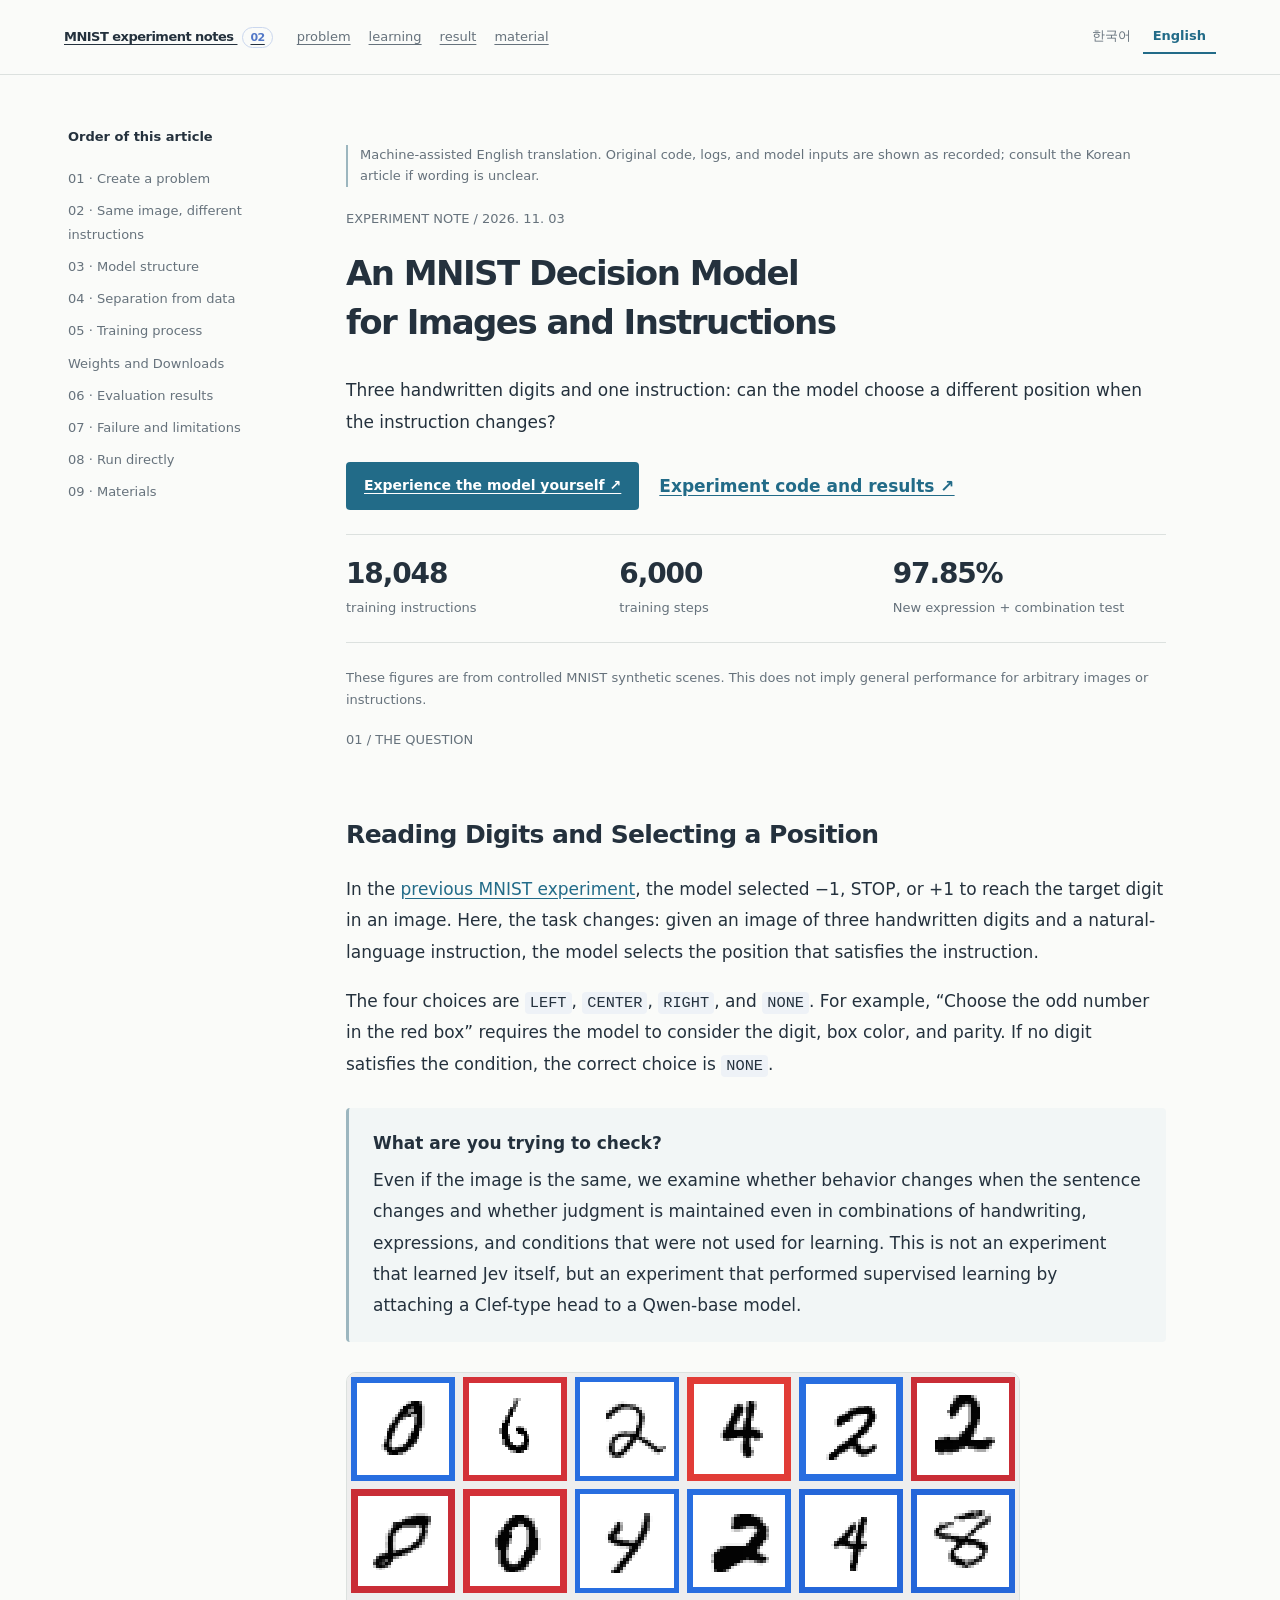
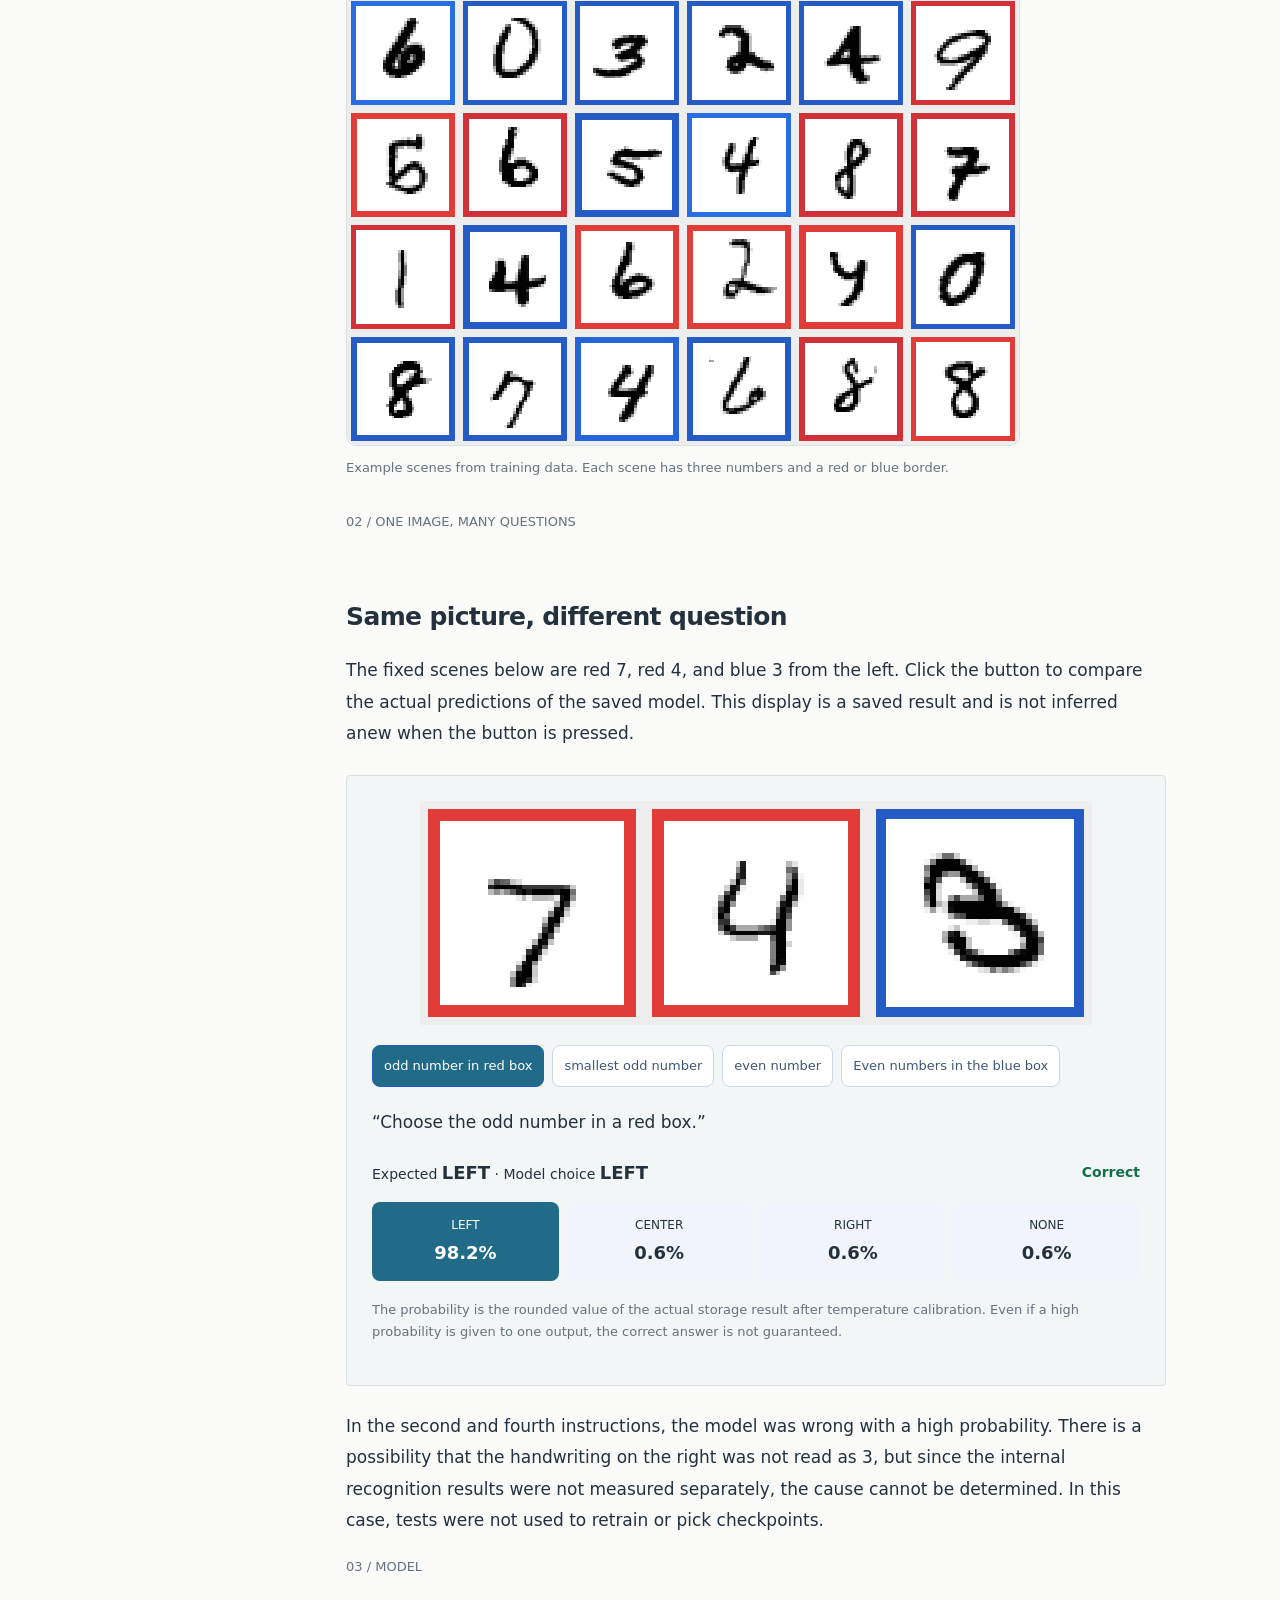
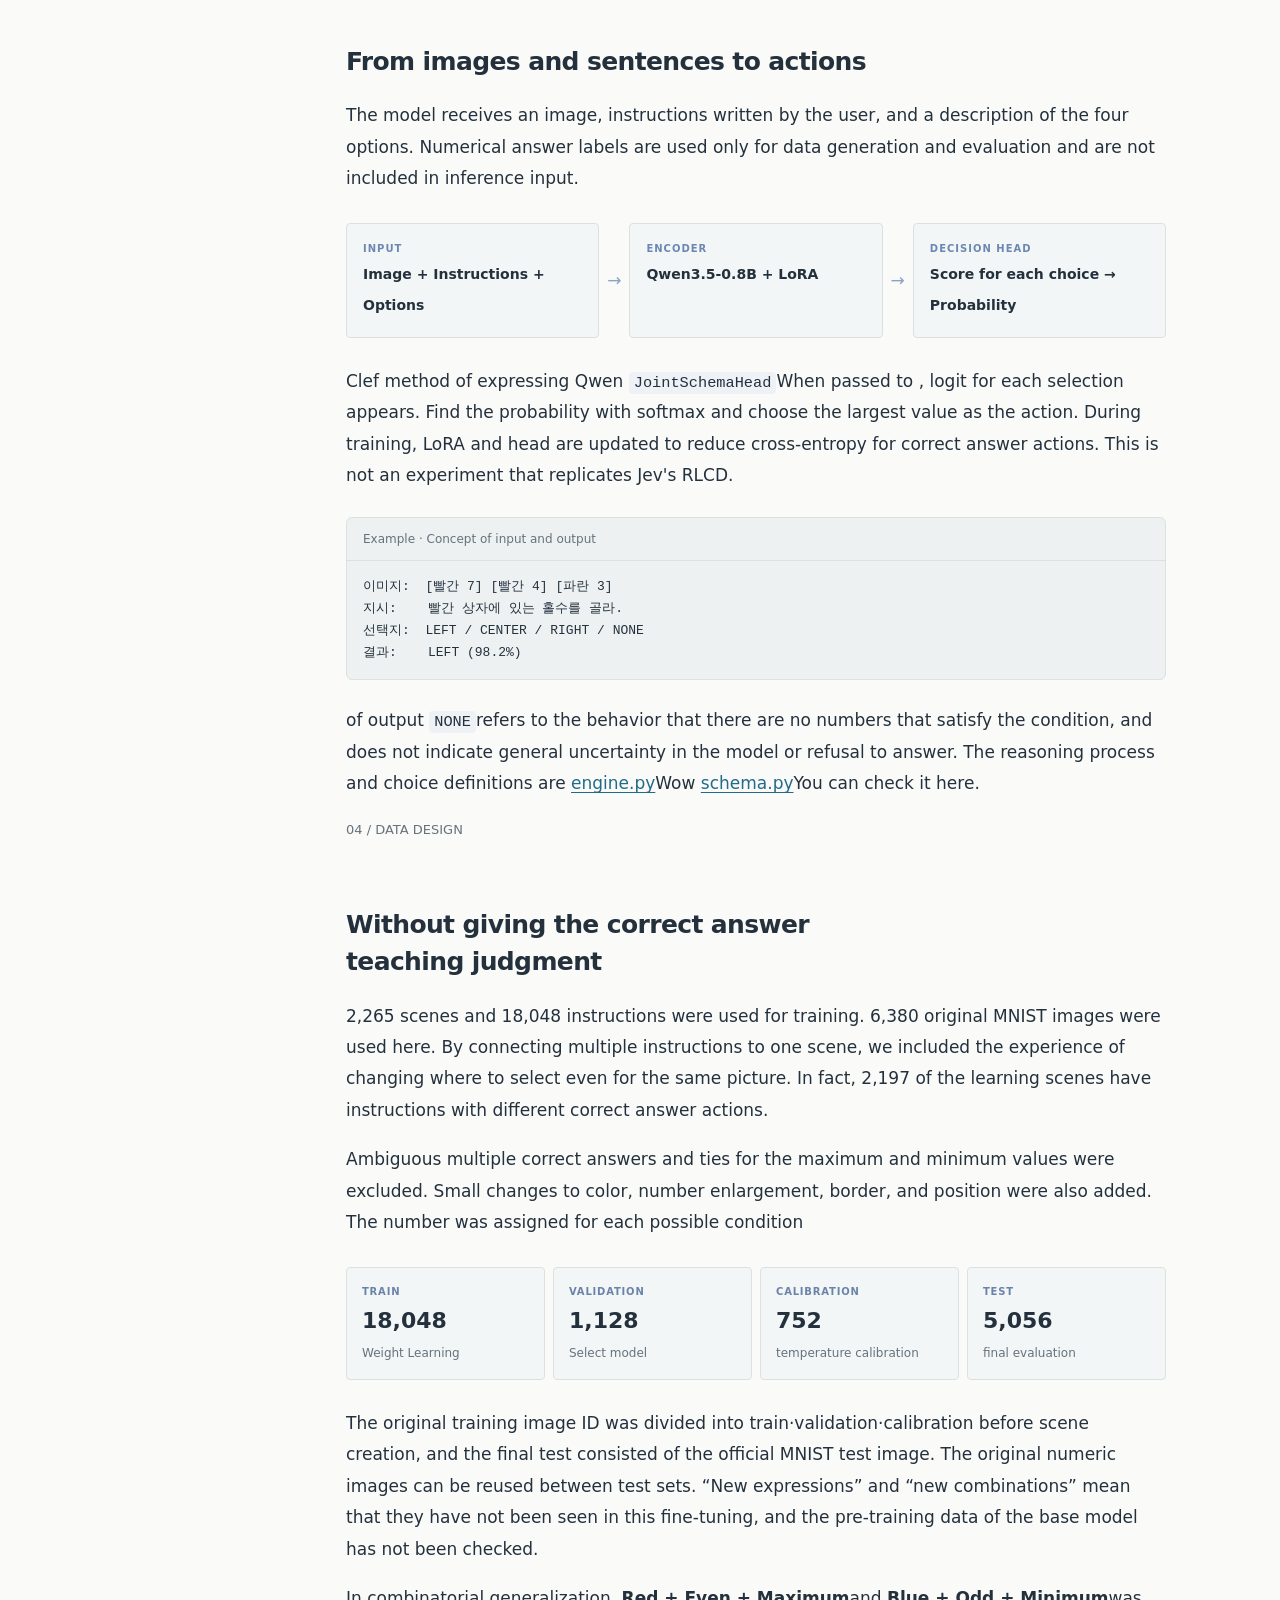
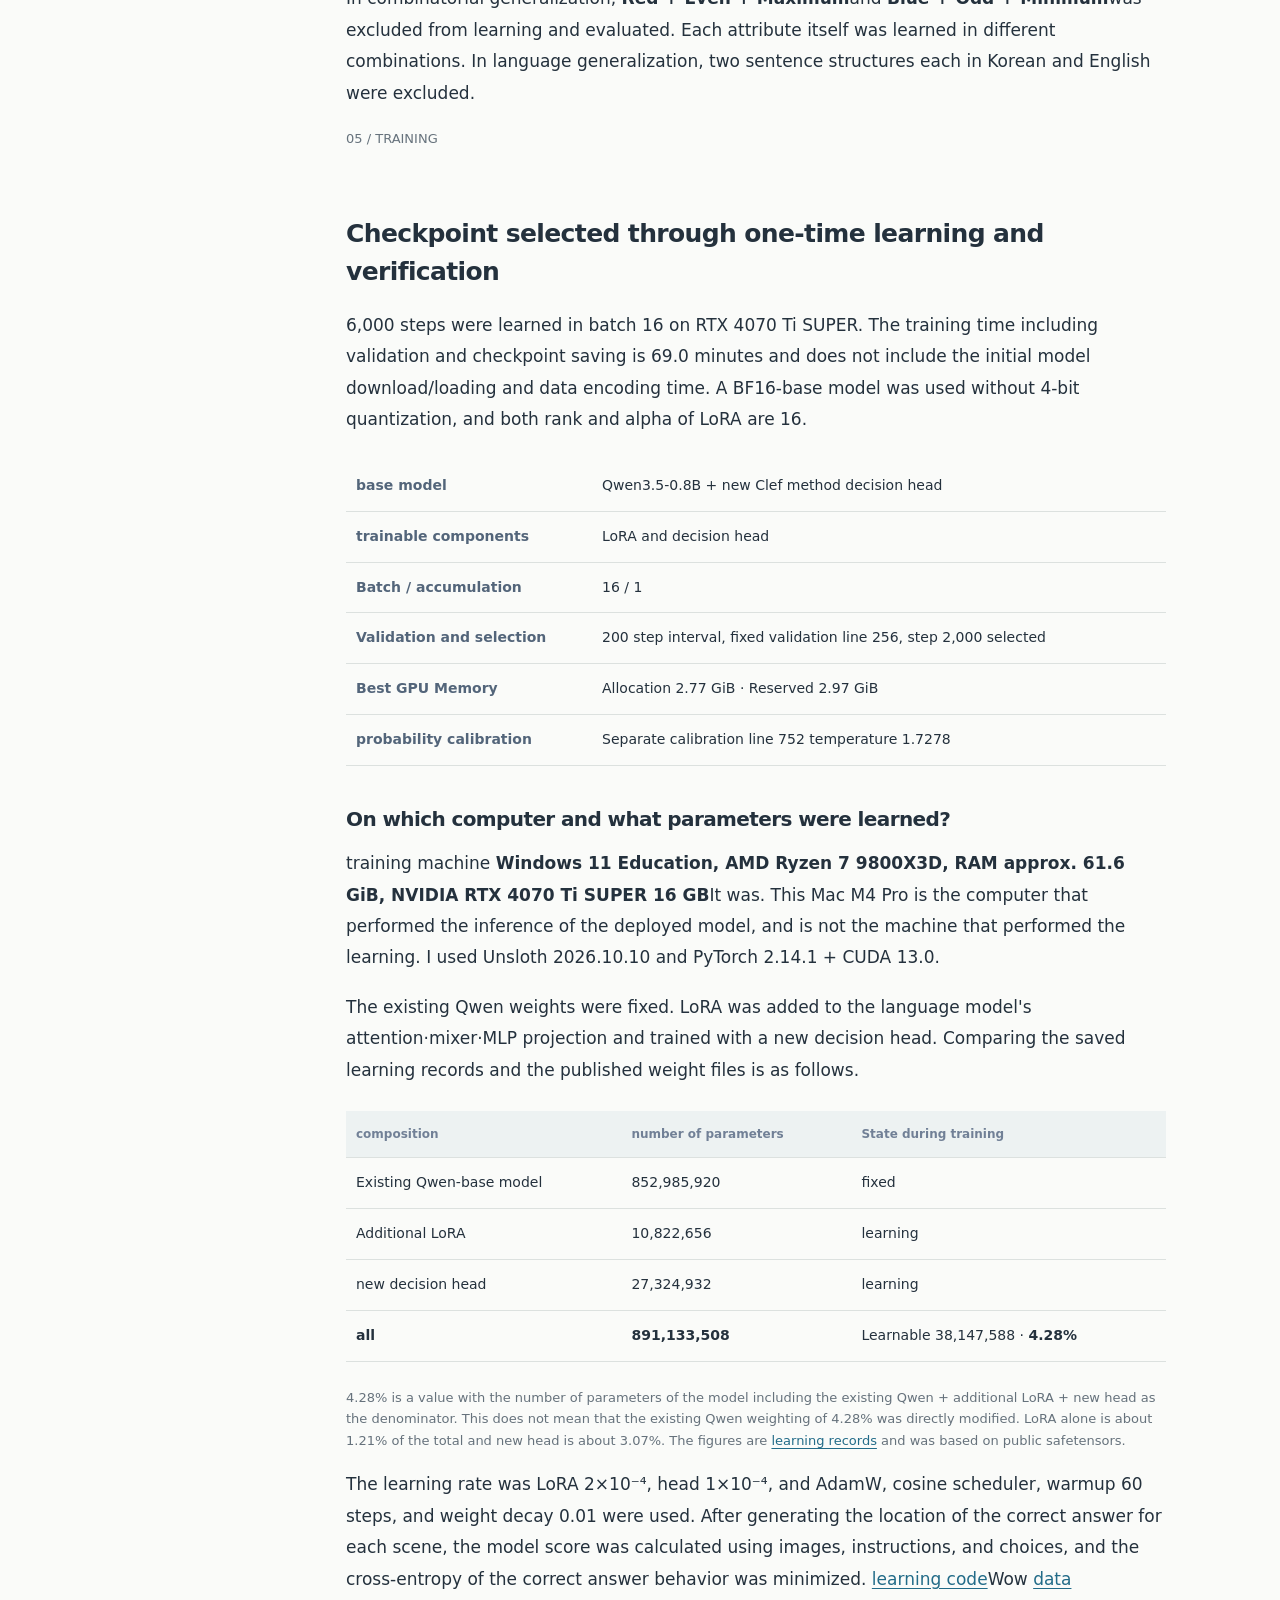
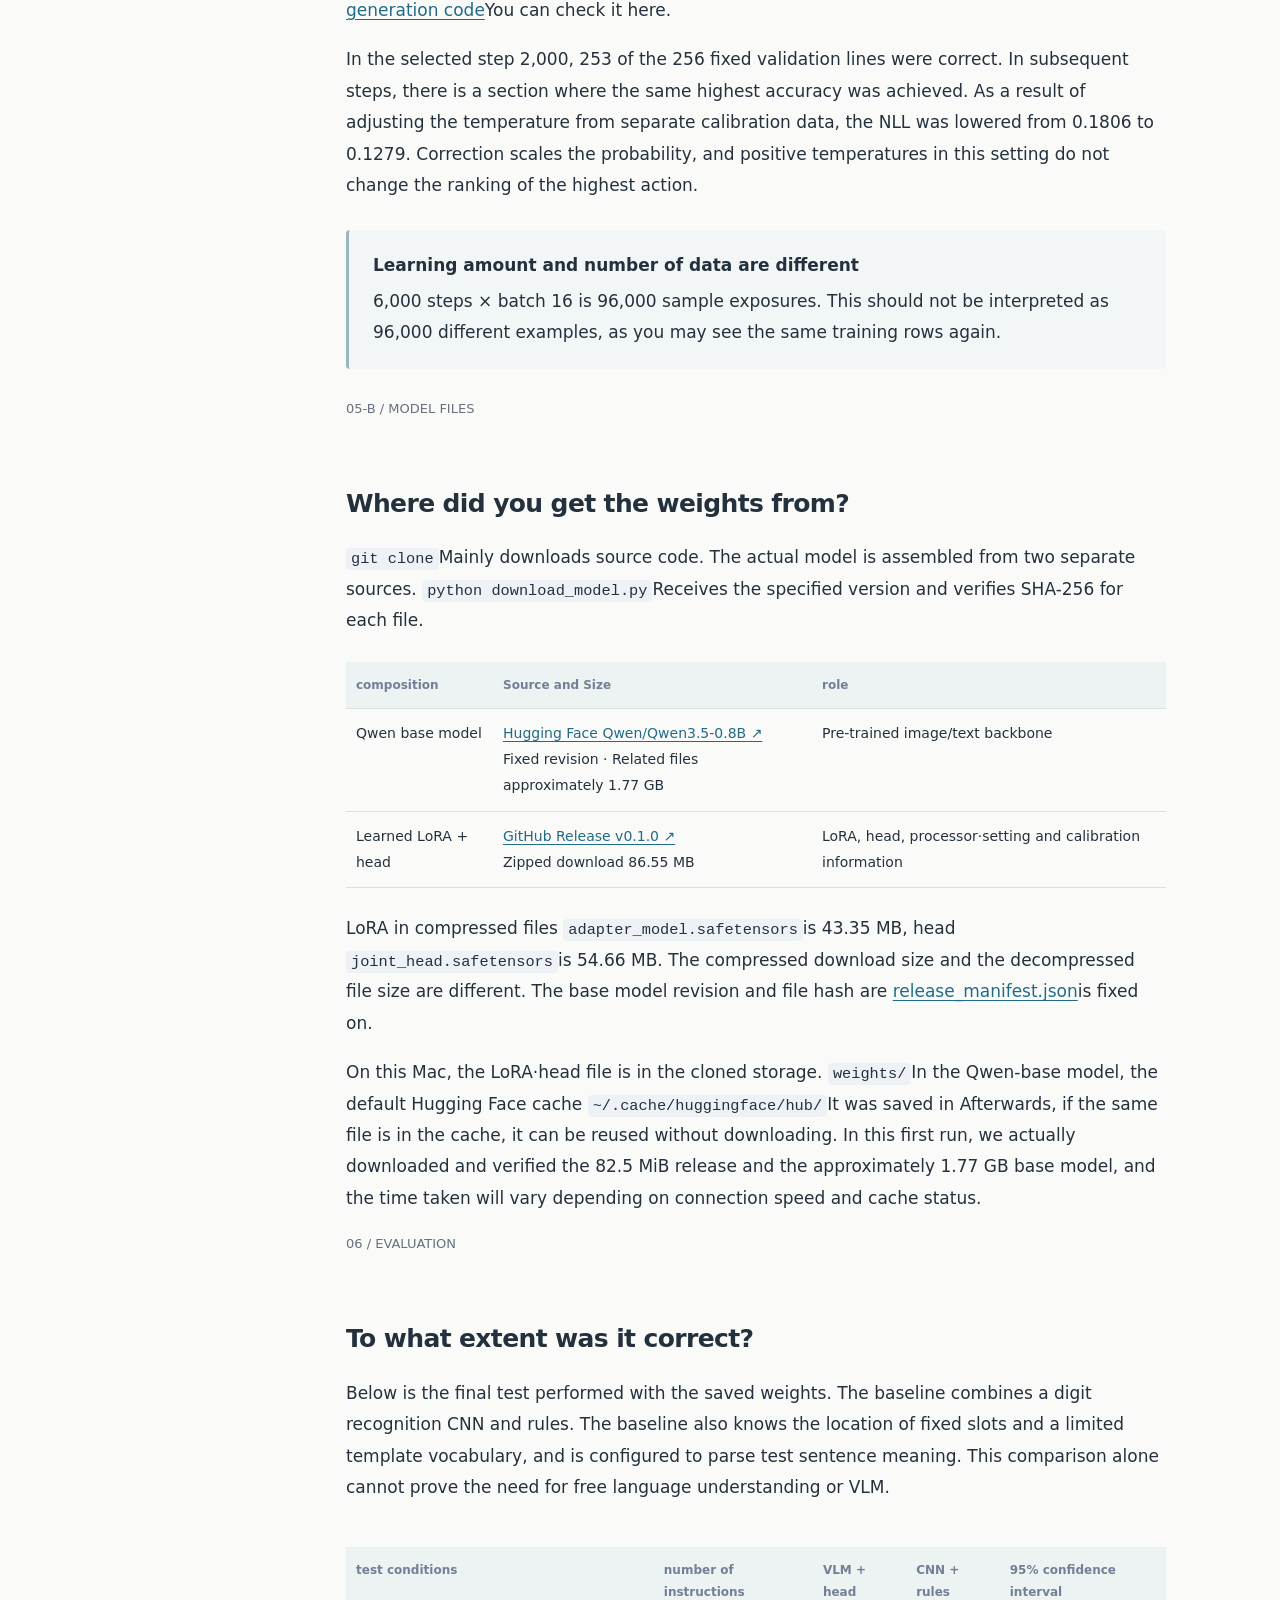
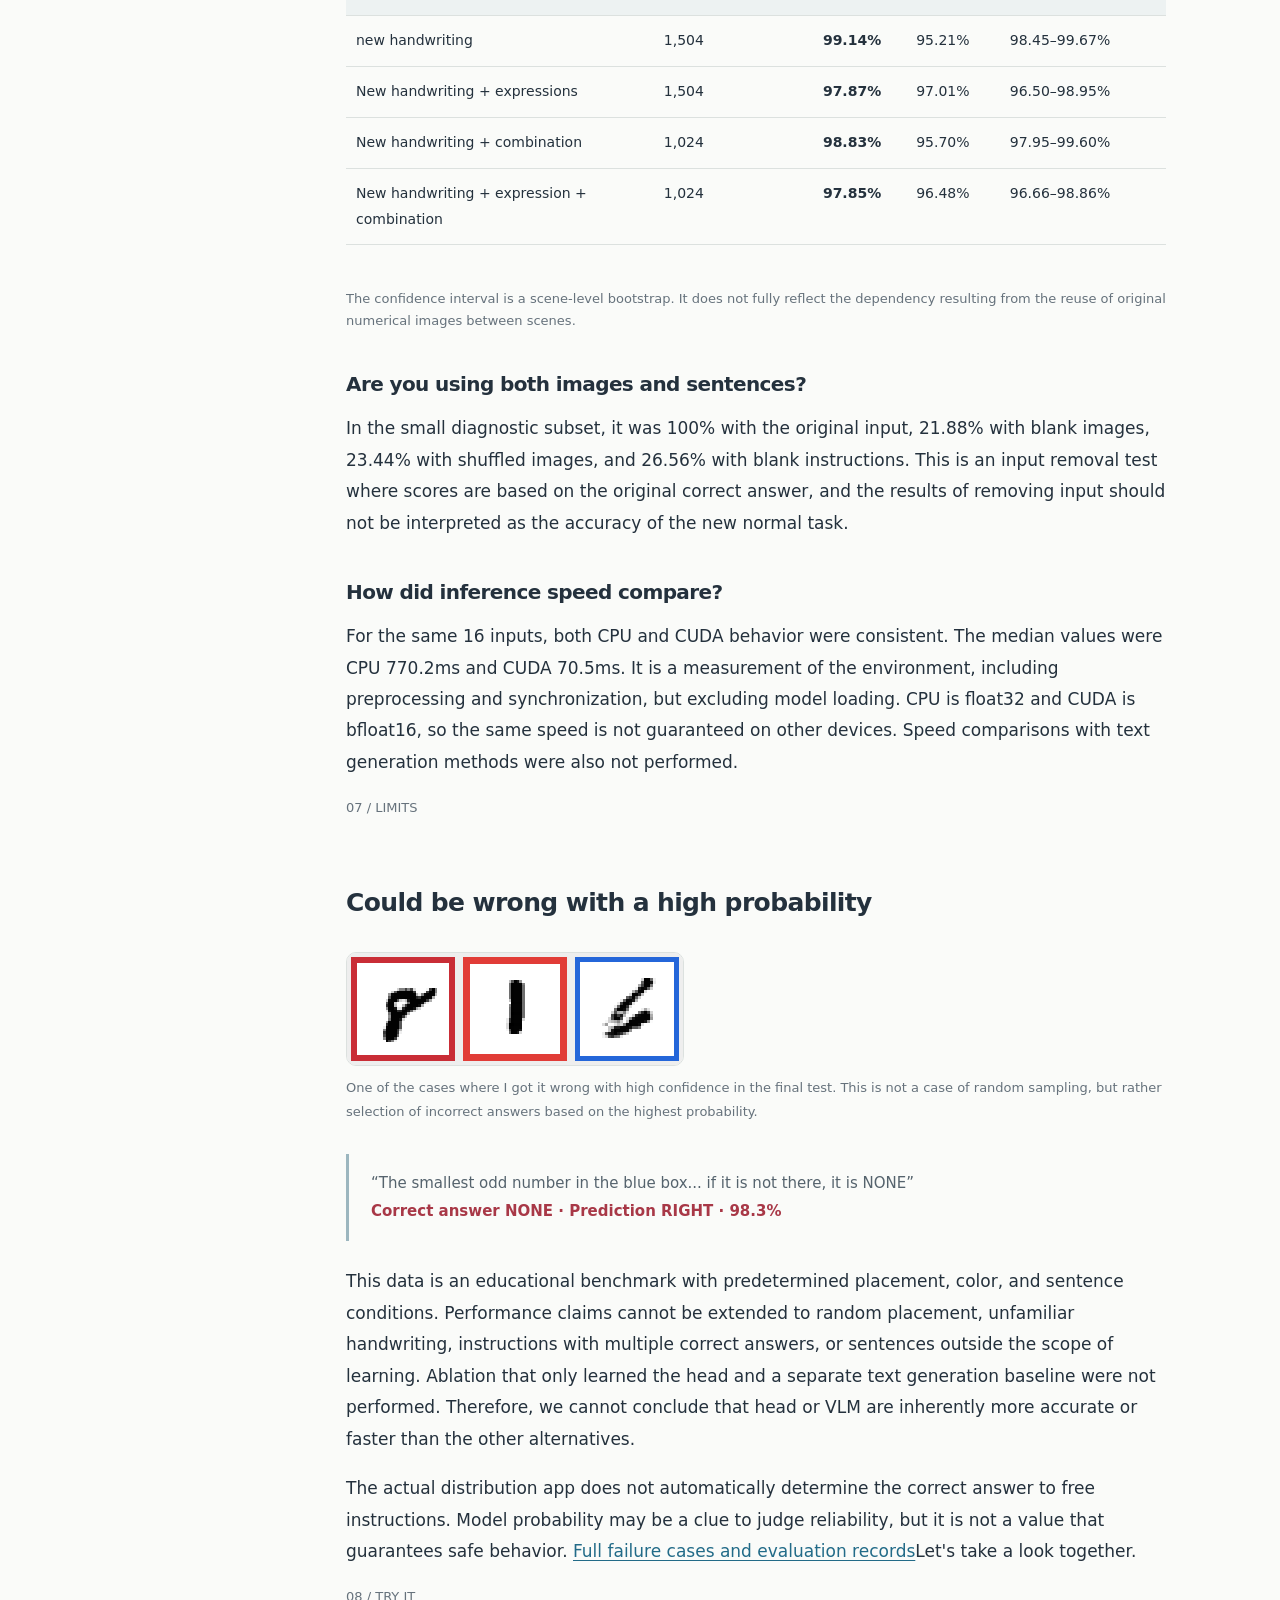
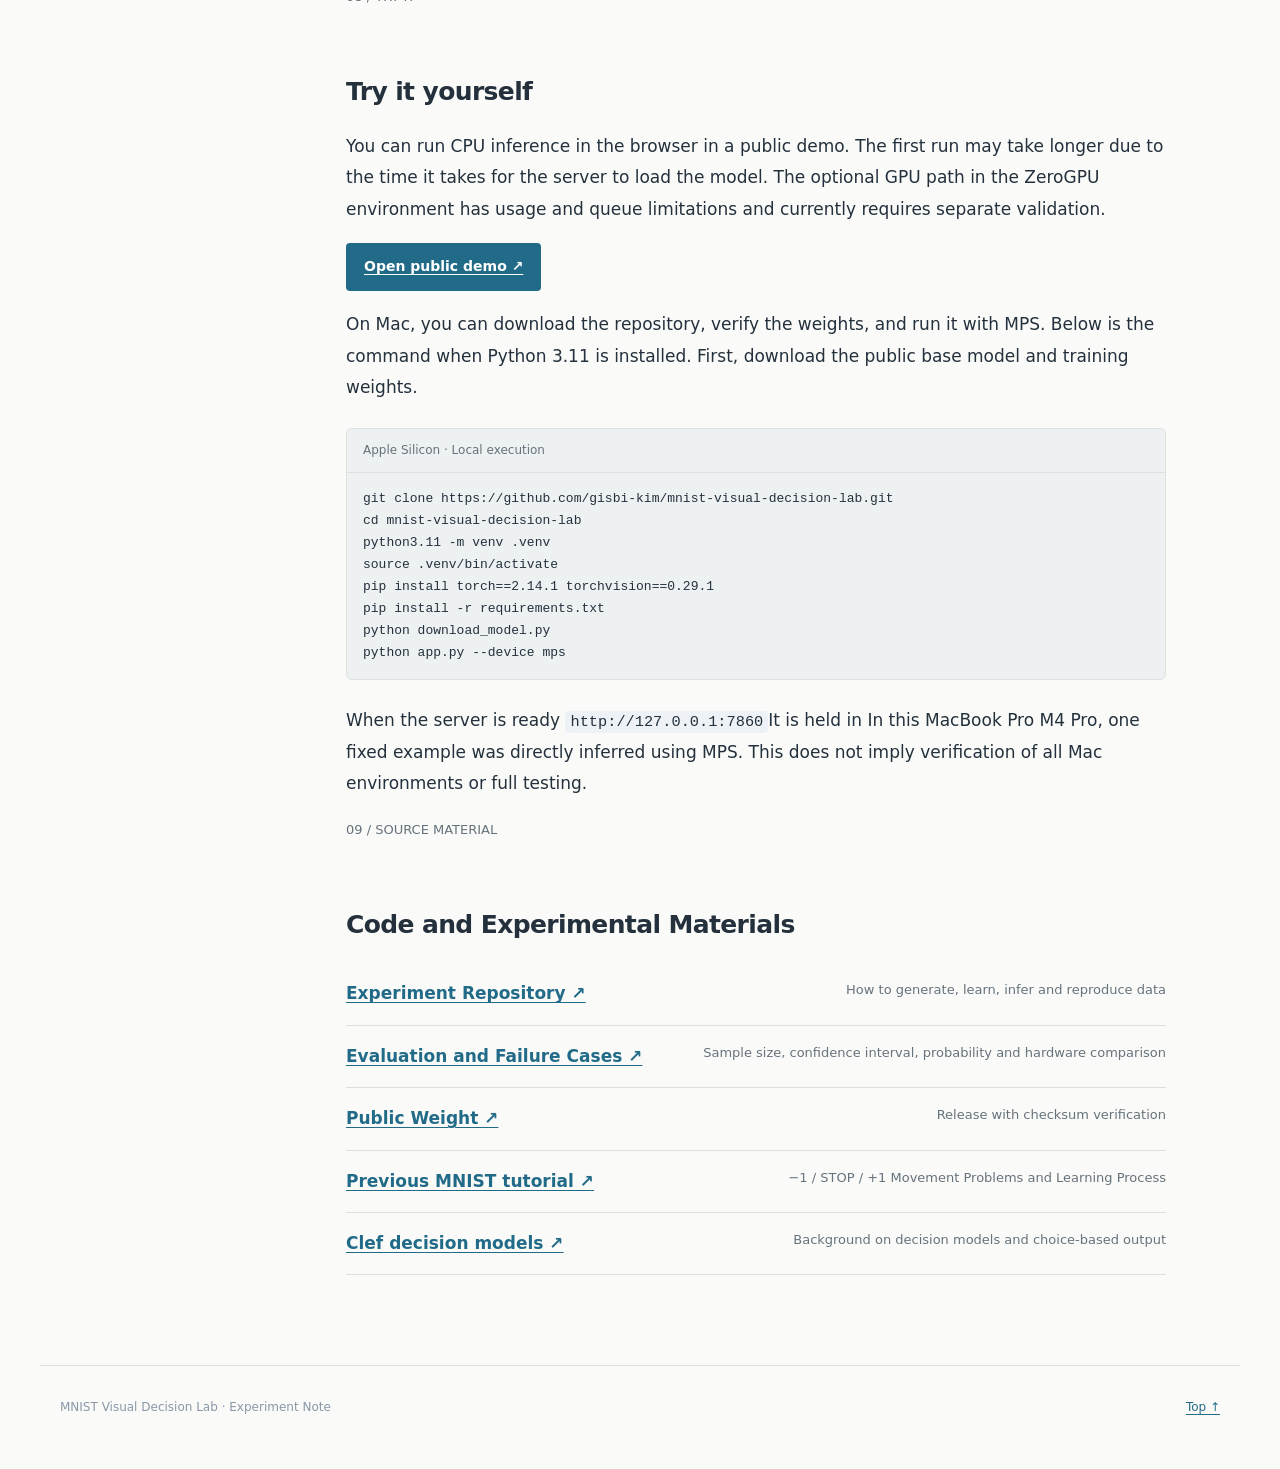
==== index.en.html @ 04e120d2 "Add English article and shared series styling" ====
<!doctype html><html lang="en"><head><meta charset="utf-8"><meta name="viewport" content="width=device-width,initial-scale=1"><meta name="description" content="세 개의 MNIST 숫자와 자연어 지시를 함께 읽는 decision model의 학습과 평가 기록"><title>MNIST decision model that reads images and instructions together</title><link rel="stylesheet" href="style.css"><link rel="stylesheet" href="series-style.css"></head><body><header><a class="brand" href="#top">MNIST experiment notes <span>02</span></a><nav><a href="#problem">problem</a><a href="#training">learning</a><a href="#results">result</a><a href="#sources">material</a></nav><div class="lang-switch" role="group" aria-label="Language"><a href="index.html">한국어</a><a href="index.en.html" aria-current="page">English</a></div></header><main id="top"><div class="layout"><aside><p>Order of this article</p><a href="#problem">01 · Create a problem</a><a href="#example">02 · Same image, different instructions</a><a href="#model">03 · Model structure</a><a href="#data">04 · Separation from data</a><a href="#training">05 · Training process</a><a href="#weights">Weights and Downloads</a><a href="#results">06 · Evaluation results</a><a href="#failures">07 · Failure and limitations</a><a href="#run">08 · Run directly</a><a href="#sources">09 · Materials</a></aside><article><section class="hero"><p class="translation-note">Machine-assisted English translation. Original code, logs, and model inputs are shown as recorded; consult the Korean article if wording is unclear.</p><p class="eyebrow">EXPERIMENT NOTE / 2026. 11. 03</p><h1>An MNIST Decision Model<br><em>for Images and Instructions</em></h1><p class="lead">Three handwritten digits and one instruction: can the model choose a different position when the instruction changes?</p><div class="hero-links"><a class="primary" href="https://huggingface.co/spaces/giseopkim/mnist-visual-decision-lab">Experience the model yourself ↗</a><a href="https://github.com/gisbi-kim/mnist-visual-decision-lab">Experiment code and results ↗</a></div><div class="summary"><div><b>18,048</b><span>training instructions</span></div><div><b>6,000</b><span>training steps</span></div><div><b>97.85%</b><span>New expression + combination test</span></div></div><p class="fine">These figures are from controlled MNIST synthetic scenes. This does not imply general performance for arbitrary images or instructions.</p></section><section id="problem"><p class="section-label">01 / THE QUESTION</p><h2>Reading Digits and Selecting a Position</h2><p>In the <a href="https://gisbi-kim.github.io/jev-mnist-tutorial/">previous MNIST experiment</a>, the model selected −1, STOP, or +1 to reach the target digit in an image. Here, the task changes: given an image of three handwritten digits and a natural-language instruction, the model selects the position that satisfies the instruction.</p><p>The four choices are <code>LEFT</code>, <code>CENTER</code>, <code>RIGHT</code>, and <code>NONE</code>. For example, “Choose the odd number in the red box” requires the model to consider the digit, box color, and parity. If no digit satisfies the condition, the correct choice is <code>NONE</code>.</p><div class="callout"><strong>What are you trying to check?</strong><p>Even if the image is the same, we examine whether behavior changes when the sentence changes and whether judgment is maintained even in combinations of handwriting, expressions, and conditions that were not used for learning. This is not an experiment that learned Jev itself, but an experiment that performed supervised learning by attaching a Clef-type head to a Qwen-base model.</p></div><figure><img src="assets/data-preview.png" alt="Example learning scene consisting of multiple MNIST numbers and colored borders"><figcaption>Example scenes from training data. Each scene has three numbers and a red or blue border.</figcaption></figure></section><section id="example"><p class="section-label">02 / ONE IMAGE, MANY QUESTIONS</p><h2>Same picture, different question</h2><p>The fixed scenes below are red 7, red 4, and blue 3 from the left. Click the button to compare the actual predictions of the saved model. This display is a saved result and is not inferred anew when the button is pressed.</p><div class="interactive"><img src="assets/canonical.png" alt="Left red 7, middle red 4, right blue 3"><div class="choice-buttons" role="group" aria-label="instruction selection"><button data-example="0" class="active" aria-pressed="true">odd number in red box</button><button data-example="1" aria-pressed="false">smallest odd number</button><button data-example="2" aria-pressed="false">even number</button><button data-example="3" aria-pressed="false">Even numbers in the blue box</button></div><div id="example-result" aria-live="polite"></div><div id="probabilities" class="probabilities"></div><p class="fine">The probability is the rounded value of the actual storage result after temperature calibration. Even if a high probability is given to one output, the correct answer is not guaranteed.</p></div><p>In the second and fourth instructions, the model was wrong with a high probability. There is a possibility that the handwriting on the right was not read as 3, but since the internal recognition results were not measured separately, the cause cannot be determined. In this case, tests were not used to retrain or pick checkpoints.</p></section><section id="model"><p class="section-label">03 / MODEL</p><h2>From images and sentences to actions</h2><p>The model receives an image, instructions written by the user, and a description of the four options. Numerical answer labels are used only for data generation and evaluation and are not included in inference input.</p><div class="flow"><div><small>INPUT</small><b>Image + Instructions + Options</b></div><span>→</span><div><small>ENCODER</small><b>Qwen3.5-0.8B + LoRA</b></div><span>→</span><div><small>DECISION HEAD</small><b>Score for each choice → Probability</b></div></div><p>Clef method of expressing Qwen <code>JointSchemaHead</code>When passed to , logit for each selection appears. Find the probability with softmax and choose the largest value as the action. During training, LoRA and head are updated to reduce cross-entropy for correct answer actions. This is not an experiment that replicates Jev's RLCD.</p><div class="code"><span>Example · Concept of input and output</span><pre>이미지:  [빨간 7] [빨간 4] [파란 3]
지시:    빨간 상자에 있는 홀수를 골라.
선택지:  LEFT / CENTER / RIGHT / NONE
결과:    LEFT (98.2%)</pre></div><p>of output <code>NONE</code>refers to the behavior that there are no numbers that satisfy the condition, and does not indicate general uncertainty in the model or refusal to answer. The reasoning process and choice definitions are <a href="https://github.com/gisbi-kim/mnist-visual-decision-lab/blob/main/engine.py">engine.py</a>Wow <a href="https://github.com/gisbi-kim/mnist-visual-decision-lab/blob/main/schema.py">schema.py</a>You can check it here.</p></section><section id="data"><p class="section-label">04 / DATA DESIGN</p><h2>Without giving the correct answer<br>teaching judgment</h2><p>2,265 scenes and 18,048 instructions were used for training. 6,380 original MNIST images were used here. By connecting multiple instructions to one scene, we included the experience of changing where to select even for the same picture. In fact, 2,197 of the learning scenes have instructions with different correct answer actions.</p><p>Ambiguous multiple correct answers and ties for the maximum and minimum values were excluded. Small changes to color, number enlargement, border, and position were also added. The number was assigned for each possible condition</p><div class="split-grid"><div><b>TRAIN</b><strong>18,048</strong><span>Weight Learning</span></div><div><b>VALIDATION</b><strong>1,128</strong><span>Select model</span></div><div><b>CALIBRATION</b><strong>752</strong><span>temperature calibration</span></div><div><b>TEST</b><strong>5,056</strong><span>final evaluation</span></div></div><p>The original training image ID was divided into train·validation·calibration before scene creation, and the final test consisted of the official MNIST test image. The original numeric images can be reused between test sets. “New expressions” and “new combinations” mean that they have not been seen in this fine-tuning, and the pre-training data of the base model has not been checked.</p><p>In combinatorial generalization, <strong>Red + Even + Maximum</strong>and <strong>Blue + Odd + Minimum</strong>was excluded from learning and evaluated. Each attribute itself was learned in different combinations. In language generalization, two sentence structures each in Korean and English were excluded.</p></section><section id="training"><p class="section-label">05 / TRAINING</p><h2>Checkpoint selected through one-time learning and verification</h2><p>6,000 steps were learned in batch 16 on RTX 4070 Ti SUPER. The training time including validation and checkpoint saving is 69.0 minutes and does not include the initial model download/loading and data encoding time. A BF16-base model was used without 4-bit quantization, and both rank and alpha of LoRA are 16.</p><table><tbody><tr><th>base model</th><td>Qwen3.5-0.8B + new Clef method decision head</td></tr><tr><th>trainable components</th><td>LoRA and decision head</td></tr><tr><th>Batch / accumulation</th><td>16 / 1</td></tr><tr><th>Validation and selection</th><td>200 step interval, fixed validation line 256, step 2,000 selected</td></tr><tr><th>Best GPU Memory</th><td>Allocation 2.77 GiB · Reserved 2.97 GiB</td></tr><tr><th>probability calibration</th><td>Separate calibration line 752 temperature 1.7278</td></tr></tbody></table><h3>On which computer and what parameters were learned?</h3><p>training machine <strong>Windows 11 Education, AMD Ryzen 7 9800X3D, RAM approx. 61.6 GiB, NVIDIA RTX 4070 Ti SUPER 16 GB</strong>It was. This Mac M4 Pro is the computer that performed the inference of the deployed model, and is not the machine that performed the learning. I used Unsloth 2026.10.10 and PyTorch 2.14.1 + CUDA 13.0.</p><p>The existing Qwen weights were fixed. LoRA was added to the language model's attention·mixer·MLP projection and trained with a new decision head. Comparing the saved learning records and the published weight files is as follows.</p><table><thead><tr><th>composition</th><th>number of parameters</th><th>State during training</th></tr></thead><tbody><tr><td>Existing Qwen-base model</td><td>852,985,920</td><td>fixed</td></tr><tr><td>Additional LoRA</td><td>10,822,656</td><td>learning</td></tr><tr><td>new decision head</td><td>27,324,932</td><td>learning</td></tr><tr><td><strong>all</strong></td><td><strong>891,133,508</strong></td><td>Learnable 38,147,588 · <strong>4.28%</strong></td></tr></tbody></table><p class="fine">4.28% is a value with the number of parameters of the model including the existing Qwen + additional LoRA + new head as the denominator. This does not mean that the existing Qwen weighting of 4.28% was directly modified. LoRA alone is about 1.21% of the total and new head is about 3.07%. The figures are <a href="https://github.com/gisbi-kim/mnist-visual-decision-lab/blob/main/results/training-summary.json">learning records</a> and was based on public safetensors.</p><p>The learning rate was LoRA 2×10⁻⁴, head 1×10⁻⁴, and AdamW, cosine scheduler, warmup 60 steps, and weight decay 0.01 were used. After generating the location of the correct answer for each scene, the model score was calculated using images, instructions, and choices, and the cross-entropy of the correct answer behavior was minimized. <a href="https://github.com/gisbi-kim/mnist-visual-decision-lab/blob/main/train.py">learning code</a>Wow <a href="https://github.com/gisbi-kim/mnist-visual-decision-lab/blob/main/prepare_data.py">data generation code</a>You can check it here.</p><p>In the selected step 2,000, 253 of the 256 fixed validation lines were correct. In subsequent steps, there is a section where the same highest accuracy was achieved. As a result of adjusting the temperature from separate calibration data, the NLL was lowered from 0.1806 to 0.1279. Correction scales the probability, and positive temperatures in this setting do not change the ranking of the highest action.</p><div class="callout"><strong>Learning amount and number of data are different</strong><p>6,000 steps × batch 16 is 96,000 sample exposures. This should not be interpreted as 96,000 different examples, as you may see the same training rows again.</p></div></section><section id="weights"><p class="section-label">05-B / MODEL FILES</p><h2>Where did you get the weights from?</h2><p><code>git clone</code>Mainly downloads source code. The actual model is assembled from two separate sources. <code>python download_model.py</code>Receives the specified version and verifies SHA-256 for each file.</p><table><thead><tr><th>composition</th><th>Source and Size</th><th>role</th></tr></thead><tbody><tr><td>Qwen base model</td><td><a href="https://huggingface.co/Qwen/Qwen3.5-0.8B/tree/2fc06364715b967f1860aea9cf38778875588b17">Hugging Face Qwen/Qwen3.5-0.8B ↗</a><br>Fixed revision · Related files approximately 1.77 GB</td><td>Pre-trained image/text backbone</td></tr><tr><td>Learned LoRA + head</td><td><a href="https://github.com/gisbi-kim/mnist-visual-decision-lab/releases/tag/v0.1.0">GitHub Release v0.1.0 ↗</a><br>Zipped download 86.55 MB</td><td>LoRA, head, processor·setting and calibration information</td></tr></tbody></table><p>LoRA in compressed files <code>adapter_model.safetensors</code>is 43.35 MB, head <code>joint_head.safetensors</code>is 54.66 MB. The compressed download size and the decompressed file size are different. The base model revision and file hash are <a href="https://github.com/gisbi-kim/mnist-visual-decision-lab/blob/main/release_manifest.json">release_manifest.json</a>is fixed on.</p><p>On this Mac, the LoRA·head file is in the cloned storage. <code>weights/</code>In the Qwen-base model, the default Hugging Face cache <code>~/.cache/huggingface/hub/</code>It was saved in Afterwards, if the same file is in the cache, it can be reused without downloading. In this first run, we actually downloaded and verified the 82.5 MiB release and the approximately 1.77 GB base model, and the time taken will vary depending on connection speed and cache status.</p></section><section id="results"><p class="section-label">06 / EVALUATION</p><h2>To what extent was it correct?</h2><p>Below is the final test performed with the saved weights. The baseline combines a digit recognition CNN and rules. The baseline also knows the location of fixed slots and a limited template vocabulary, and is configured to parse test sentence meaning. This comparison alone cannot prove the need for free language understanding or VLM.</p><div class="table-wrap"><table><thead><tr><th>test conditions</th><th>number of instructions</th><th>VLM + head</th><th>CNN + rules</th><th>95% confidence interval</th></tr></thead><tbody><tr><td>new handwriting</td><td>1,504</td><td><strong>99.14%</strong></td><td>95.21%</td><td>98.45–99.67%</td></tr><tr><td>New handwriting + expressions</td><td>1,504</td><td><strong>97.87%</strong></td><td>97.01%</td><td>96.50–98.95%</td></tr><tr><td>New handwriting + combination</td><td>1,024</td><td><strong>98.83%</strong></td><td>95.70%</td><td>97.95–99.60%</td></tr><tr><td>New handwriting + expression + combination</td><td>1,024</td><td><strong>97.85%</strong></td><td>96.48%</td><td>96.66–98.86%</td></tr></tbody></table></div><p class="fine">The confidence interval is a scene-level bootstrap. It does not fully reflect the dependency resulting from the reuse of original numerical images between scenes.</p><h3>Are you using both images and sentences?</h3><p>In the small diagnostic subset, it was 100% with the original input, 21.88% with blank images, 23.44% with shuffled images, and 26.56% with blank instructions. This is an input removal test where scores are based on the original correct answer, and the results of removing input should not be interpreted as the accuracy of the new normal task.</p><h3>How did inference speed compare?</h3><p>For the same 16 inputs, both CPU and CUDA behavior were consistent. The median values ​​were CPU 770.2ms and CUDA 70.5ms. It is a measurement of the environment, including preprocessing and synchronization, but excluding model loading. CPU is float32 and CUDA is bfloat16, so the same speed is not guaranteed on other devices. Speed ​​comparisons with text generation methods were also not performed.</p></section><section id="failures"><p class="section-label">07 / LIMITS</p><h2>Could be wrong with a high probability</h2><figure><img src="assets/test_combined-00055.png" alt="test combined 00055 three numbers in failure cases"><figcaption>One of the cases where I got it wrong with high confidence in the final test. This is not a case of random sampling, but rather selection of incorrect answers based on the highest probability.</figcaption></figure><blockquote>“The smallest odd number in the blue box... if it is not there, it is NONE”<br><b>Correct answer NONE · Prediction RIGHT · 98.3%</b></blockquote><p>This data is an educational benchmark with predetermined placement, color, and sentence conditions. Performance claims cannot be extended to random placement, unfamiliar handwriting, instructions with multiple correct answers, or sentences outside the scope of learning. Ablation that only learned the head and a separate text generation baseline were not performed. Therefore, we cannot conclude that head or VLM are inherently more accurate or faster than the other alternatives.</p><p>The actual distribution app does not automatically determine the correct answer to free instructions. Model probability may be a clue to judge reliability, but it is not a value that guarantees safe behavior. <a href="https://github.com/gisbi-kim/mnist-visual-decision-lab/blob/main/RESULTS.md">Full failure cases and evaluation records</a>Let's take a look together.</p></section><section id="run"><p class="section-label">08 / TRY IT</p><h2>Try it yourself</h2><p>You can run CPU inference in the browser in a public demo. The first run may take longer due to the time it takes for the server to load the model. The optional GPU path in the ZeroGPU environment has usage and queue limitations and currently requires separate validation.</p><p><a class="primary" href="https://huggingface.co/spaces/giseopkim/mnist-visual-decision-lab">Open public demo ↗</a></p><p>On Mac, you can download the repository, verify the weights, and run it with MPS. Below is the command when Python 3.11 is installed. First, download the public base model and training weights.</p><div class="code"><span>Apple Silicon · Local execution</span><pre>git clone https://github.com/gisbi-kim/mnist-visual-decision-lab.git
cd mnist-visual-decision-lab
python3.11 -m venv .venv
source .venv/bin/activate
pip install torch==2.14.1 torchvision==0.29.1
pip install -r requirements.txt
python download_model.py
python app.py --device mps</pre></div><p>When the server is ready <code>http://127.0.0.1:7860</code>It is held in In this MacBook Pro M4 Pro, one fixed example was directly inferred using MPS. This does not imply verification of all Mac environments or full testing.</p></section><section id="sources"><p class="section-label">09 / SOURCE MATERIAL</p><h2>Code and Experimental Materials</h2><ul class="sources"><li><a href="https://github.com/gisbi-kim/mnist-visual-decision-lab">Experiment Repository ↗</a><span>How to generate, learn, infer and reproduce data</span></li><li><a href="https://github.com/gisbi-kim/mnist-visual-decision-lab/blob/main/RESULTS.md">Evaluation and Failure Cases ↗</a><span>Sample size, confidence interval, probability and hardware comparison</span></li><li><a href="https://github.com/gisbi-kim/mnist-visual-decision-lab/releases/tag/v0.1.0">Public Weight ↗</a><span>Release with checksum verification</span></li><li><a href="https://gisbi-kim.github.io/jev-mnist-tutorial/">Previous MNIST tutorial ↗</a><span>−1 / STOP / +1 Movement Problems and Learning Process</span></li><li><a href="https://blog.cloudflare.com/clef-decision-models/">Clef decision models ↗</a><span>Background on decision models and choice-based output</span></li></ul></section></article></div></main><footer><span>MNIST Visual Decision Lab · Experiment Note</span><a href="#top">Top ↑</a></footer><script src="app.en.js"></script></body></html>
---- style.css ----
:root{--ink:#17263c;--muted:#647286;--line:#dce4ed;--blue:#285bc7;--pale:#f0f5ff;--paper:#fff;--bg:#f7f9fc}*{box-sizing:border-box}html{scroll-behavior:smooth}body{margin:0;background:var(--bg);color:var(--ink);font-family:-apple-system,BlinkMacSystemFont,'Apple SD Gothic Neo','Noto Sans KR',sans-serif;font-size:16px;line-height:1.85;word-break:keep-all}a{color:#2758ba;text-decoration:none}a:hover{text-decoration:underline}header{height:68px;display:flex;justify-content:space-between;align-items:center;padding:0 max(24px,calc((100vw - 1160px)/2));background:#fff;border-bottom:1px solid var(--line);position:sticky;top:0;z-index:5}header .brand{color:var(--ink);font-weight:800;letter-spacing:-.04em}.brand span{font-size:11px;color:#5278c7;border:1px solid #cad7ee;border-radius:20px;padding:3px 7px;margin-left:5px}header nav{display:flex;gap:25px;font-size:13px;font-weight:700}header nav a{color:#50617a}.hero{max-width:1100px;margin:0 auto;padding:82px 20px 65px}.eyebrow,.section-label{font-size:11px;letter-spacing:.15em;font-weight:800;color:#426fc6}.hero h1{font-size:clamp(34px,5vw,57px);letter-spacing:-.055em;line-height:1.26;margin:18px 0 24px}.hero h1 em{font-style:normal;color:#2c5ec5}.lead{font-size:19px;color:#53657a;max-width:700px}.hero-links{display:flex;gap:20px;align-items:center;flex-wrap:wrap;margin:28px 0 42px;font-weight:700}.primary{display:inline-block;background:#285bc7;color:#fff;border-radius:9px;padding:11px 18px;font-size:14px;font-weight:700}.primary:hover{background:#194ba9;text-decoration:none}.summary{display:grid;grid-template-columns:repeat(3,1fr);border-top:1px solid var(--line);border-bottom:1px solid var(--line);max-width:760px}.summary div{padding:22px 12px 20px 0}.summary b{display:block;font-size:28px;line-height:1.2;letter-spacing:-.04em}.summary span{font-size:13px;color:var(--muted)}.fine{font-size:13px;color:var(--muted);line-height:1.65}.layout{max-width:1100px;margin:auto;display:grid;grid-template-columns:190px minmax(0,760px);gap:75px;padding:0 20px}aside{position:sticky;top:100px;align-self:start;border-left:1px solid var(--line);padding-left:18px}aside p{font-size:12px;font-weight:800;color:#91a0b1;margin:0 0 14px}aside a{display:block;font-size:13px;color:#647286;padding:5px 0}article section{padding:0 0 75px;scroll-margin-top:95px}h2{font-size:clamp(26px,3vw,36px);line-height:1.35;letter-spacing:-.045em;margin:7px 0 24px}h3{font-size:21px;letter-spacing:-.03em;margin:34px 0 10px}p{margin:0 0 18px}strong{font-weight:750}code{background:#eef2f7;border-radius:4px;padding:2px 5px;font-size:.9em}figure{margin:30px 0}figure img{display:block;max-width:100%;height:auto;border-radius:10px;border:1px solid var(--line);background:white}figcaption{font-size:13px;color:var(--muted);margin-top:10px}.callout{background:#eff5ff;border-left:3px solid #4c79d4;padding:20px 24px;margin:28px 0;border-radius:0 10px 10px 0}.callout p{margin:5px 0 0}.interactive{background:white;border:1px solid var(--line);border-radius:16px;padding:25px;margin:25px 0;box-shadow:0 10px 35px #1a315608}.interactive img{display:block;width:100%;max-width:672px;margin:auto;image-rendering:pixelated}.choice-buttons{display:flex;gap:8px;flex-wrap:wrap;margin:20px 0}.choice-buttons button{font:inherit;font-size:13px;border:1px solid #cbd8eb;color:#405671;border-radius:8px;background:white;padding:8px 11px;cursor:pointer}.choice-buttons button.active{background:#255bc7;border-color:#255bc7;color:white}.example-line{display:flex;justify-content:space-between;gap:10px;align-items:center;flex-wrap:wrap;margin:12px 0;font-size:14px}.example-line b{font-size:18px}.correct{color:#127047}.wrong{color:#b43342}.probabilities{display:grid;grid-template-columns:repeat(4,1fr);gap:7px;margin-bottom:14px}.probabilities div{background:#f1f5fb;padding:12px 8px;text-align:center;border-radius:8px;font-size:12px}.probabilities strong{display:block;font-size:18px}.probabilities .winner{background:#285bc7;color:white}.flow{display:flex;align-items:stretch;gap:8px;margin:28px 0}.flow div{background:white;border:1px solid var(--line);border-radius:10px;padding:16px;flex:1}.flow small{display:block;color:#6d87b3;font-size:10px;letter-spacing:.1em;font-weight:800}.flow b{font-size:14px}.flow>span{align-self:center;color:#8aa3c3}.code{background:#17263c;color:#e8f0fd;border-radius:10px;margin:25px 0;overflow:auto}.code span{display:block;color:#aac0dd;font-size:12px;border-bottom:1px solid #34465f;padding:10px 16px}.code pre{padding:15px 16px;margin:0;font-size:13px;line-height:1.7;white-space:pre;word-break:normal}.split-grid{display:grid;grid-template-columns:repeat(4,1fr);gap:8px;margin:28px 0}.split-grid div{background:white;border:1px solid var(--line);border-radius:10px;padding:15px}.split-grid b,.split-grid span,.split-grid strong{display:block}.split-grid b{font-size:10px;letter-spacing:.08em;color:#6c83a9}.split-grid strong{font-size:22px}.split-grid span{font-size:12px;color:var(--muted)}table{width:100%;border-collapse:collapse;margin:25px 0;font-size:14px}th,td{text-align:left;border-bottom:1px solid var(--line);padding:12px 10px;vertical-align:top}thead th{font-size:12px;color:#718096;background:#f0f4f9}tbody th{width:30%;color:#53657a}.table-wrap{overflow-x:auto}.table-wrap table{min-width:620px}blockquote{margin:25px 0;padding:16px 22px;border-left:3px solid #db8390;background:#fff5f5;font-size:15px}blockquote b{color:#a83847}.sources{list-style:none;margin:0;padding:0}.sources li{padding:15px 0;border-bottom:1px solid var(--line);display:flex;justify-content:space-between;gap:15px}.sources a{font-weight:700}.sources span{font-size:13px;color:var(--muted)}footer{border-top:1px solid var(--line);max-width:1100px;margin:0 auto;padding:30px 20px 50px;display:flex;justify-content:space-between;color:#8997a8;font-size:12px}@media(max-width:760px){header{padding:0 18px}header nav{gap:12px}header nav a:nth-child(2),header nav a:nth-child(4){display:none}.hero{padding:55px 18px 45px}.hero h1{font-size:34px}.lead{font-size:17px}.layout{display:block;padding:0 18px}aside{position:static;display:flex;flex-wrap:wrap;gap:5px 12px;border:0;border-bottom:1px solid var(--line);padding:0 0 20px;margin-bottom:45px}aside p{width:100%;margin-bottom:3px}aside a{padding:1px 0;font-size:12px}.flow{flex-direction:column}.flow>span{transform:rotate(90deg)}.split-grid{grid-template-columns:repeat(2,1fr)}.summary b{font-size:22px}.sources li{display:block}.sources span{display:block}article section{padding-bottom:58px}}
---- series-style.css ----
/* Shared reading controls */
.lang-switch{margin-left:auto;display:inline-flex;gap:2px;white-space:nowrap;font:13px/1.4 system-ui,sans-serif;align-items:center}.lang-switch a{color:#66727c;text-decoration:none;padding:7px 10px;border-bottom:2px solid transparent}.lang-switch a[aria-current=page]{color:#226b88;border-color:#226b88;font-weight:700}.translation-note{font:13px/1.6 system-ui,sans-serif;color:#66727c;border-left:2px solid #9cb6bf;padding-left:12px;margin:20px 0}.lang-switch a:hover{text-decoration:underline}
:root{--ink:#24313d;--muted:#66727c;--line:#dce1df;--blue:#226b88;--pale:#edf2f2;--paper:#fff;--bg:#fafbf9}body{background:#fafbf9;color:#24313d;font:17px/1.85 system-ui,-apple-system,"Malgun Gothic",sans-serif;overflow-wrap:anywhere}a{color:#226b88;text-decoration:underline;text-underline-offset:3px}header{height:auto;min-height:0;position:static;background:transparent;border-bottom:1px solid #dce1df;padding:20px 5vw;justify-content:initial;gap:24px;font-size:13px}header .brand{font-weight:600}header nav{font-size:13px;font-weight:400;gap:18px}header nav a{color:#66727c}.hero{max-width:1200px;padding:50px 28px 0;margin:0 auto}.hero>*{margin-left:278px;max-width:820px}.hero h1{font-size:34px;line-height:1.45;letter-spacing:-.045em;margin-top:0;margin-bottom:28px}.hero h1 em{color:inherit}.lead{font-size:17px;color:#24313d}.eyebrow,.section-label{font-size:13px;letter-spacing:0;color:#66727c;font-weight:400}.hero-links{margin-top:24px;margin-bottom:24px}.primary{background:#226b88;border-radius:4px}.summary{max-width:820px}.layout{max-width:1200px;margin:48px auto 90px;grid-template-columns:230px minmax(0,820px);gap:48px;padding:0 28px}aside{top:24px;border:0;padding:0}aside p{font-size:13px;color:#24313d}aside a{font-size:13px;color:#66727c;padding:4px 0;text-decoration:none}article section{padding-bottom:0}h2{font-size:25px;line-height:1.5;letter-spacing:-.025em;margin:64px 0 20px}h3{font-size:20px;margin-top:35px}.callout,.interactive,.flow div,.split-grid div{border-radius:4px;box-shadow:none;background:#f2f6f6}.callout{border-color:#9cb6bf}.choice-buttons button.active,.probabilities .winner{background:#226b88}.code{background:#edf1f2;color:#24313d;border:1px solid #dce1df;border-radius:6px}.code span{color:#66727c;border-color:#dce1df}.code pre{font-size:13px}thead th{background:#edf2f2}blockquote{background:transparent;border-color:#9cb6bf;color:#55636d}footer{max-width:1200px}header .lang-switch{margin-left:auto}@media(max-width:950px){.hero>*{margin-left:0}.layout{display:block;max-width:830px}aside{position:static;display:block;border-bottom:1px solid #dce1df;margin:0 0 35px;padding:0 0 16px}aside a{display:inline-block;margin-right:16px}.hero{max-width:830px}}@media(max-width:560px){body{font-size:16px}.hero{padding:28px 18px 0}.hero h1{font-size:28px}.layout{padding:0 18px}h2{font-size:23px;margin-top:48px}header nav{display:none}}
article .hero{max-width:none;margin:0;padding:0}article .hero>*{margin-left:0}article .hero h1{margin:18px 0 28px}article .hero-links{margin:24px 0}article .summary{margin:24px 0}article .fine{margin:18px 0}.layout{margin-top:50px}@media(max-width:560px){article .hero{padding:0}}
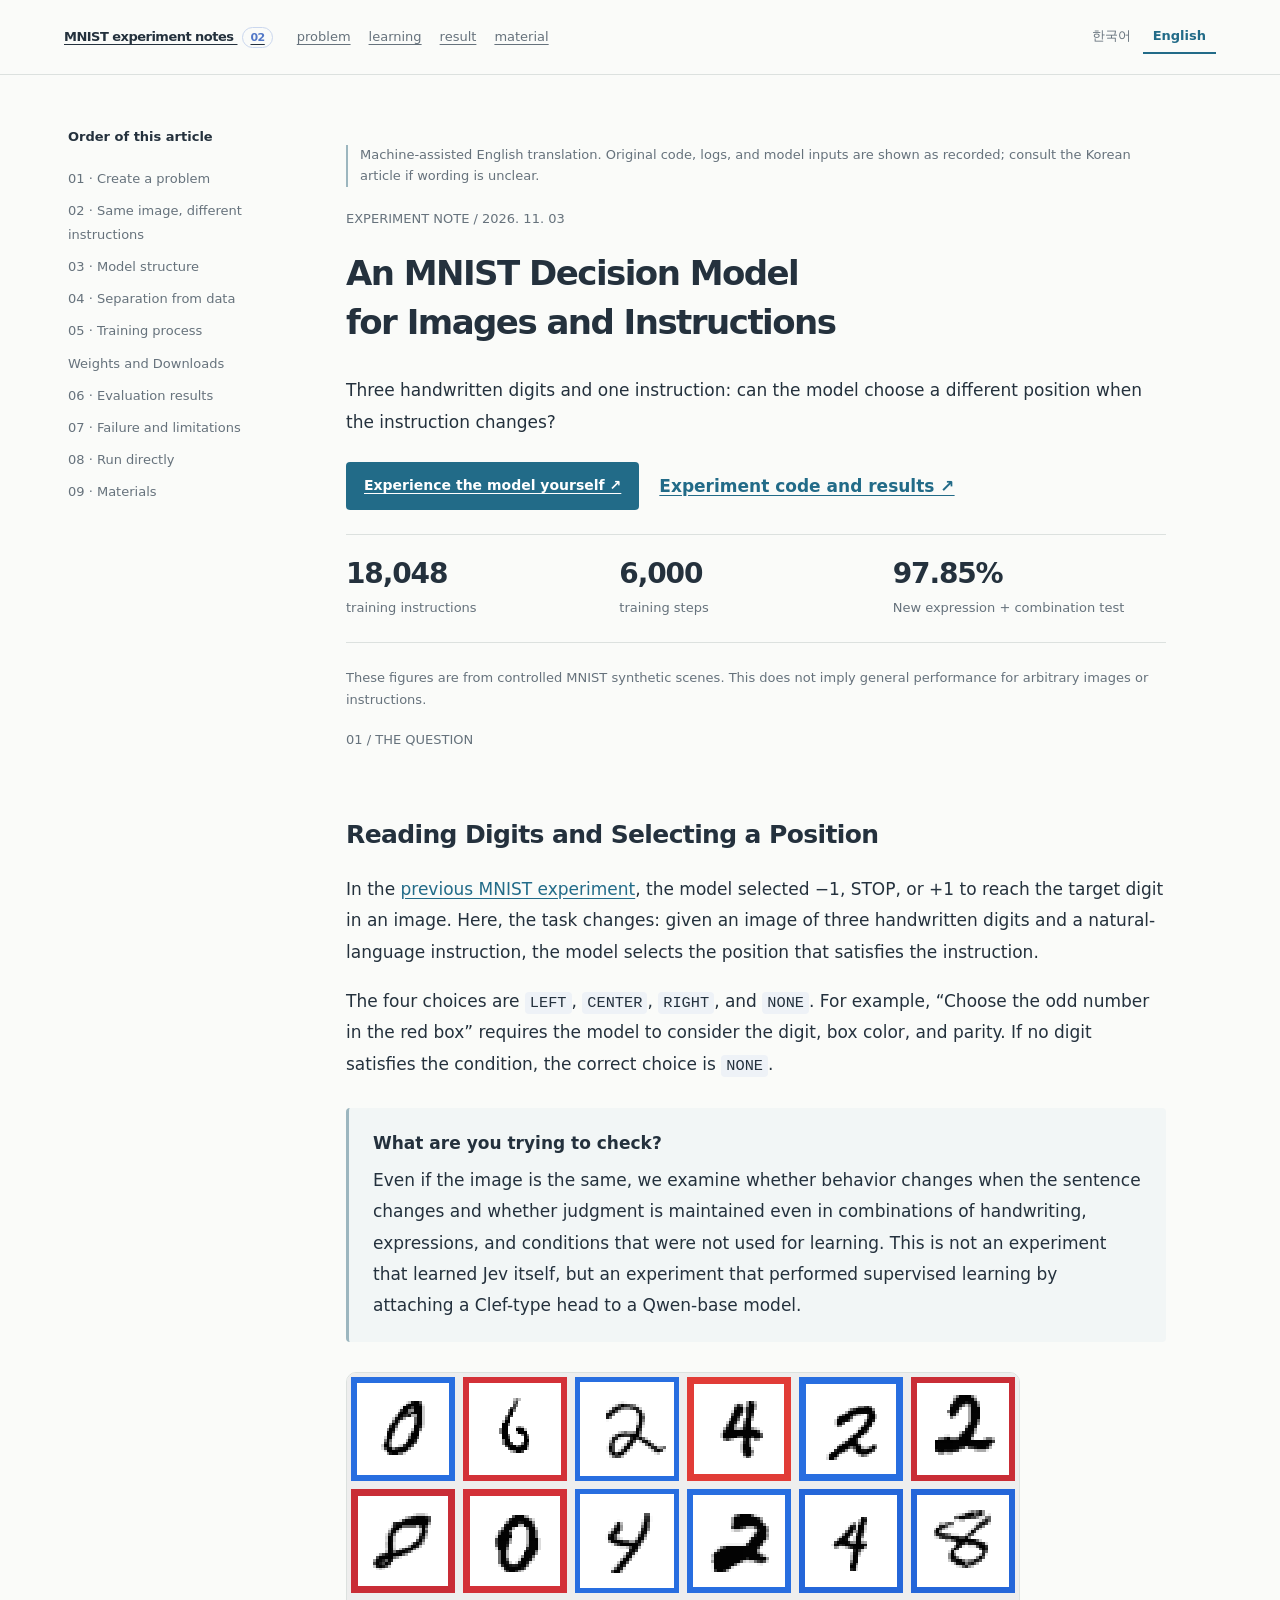
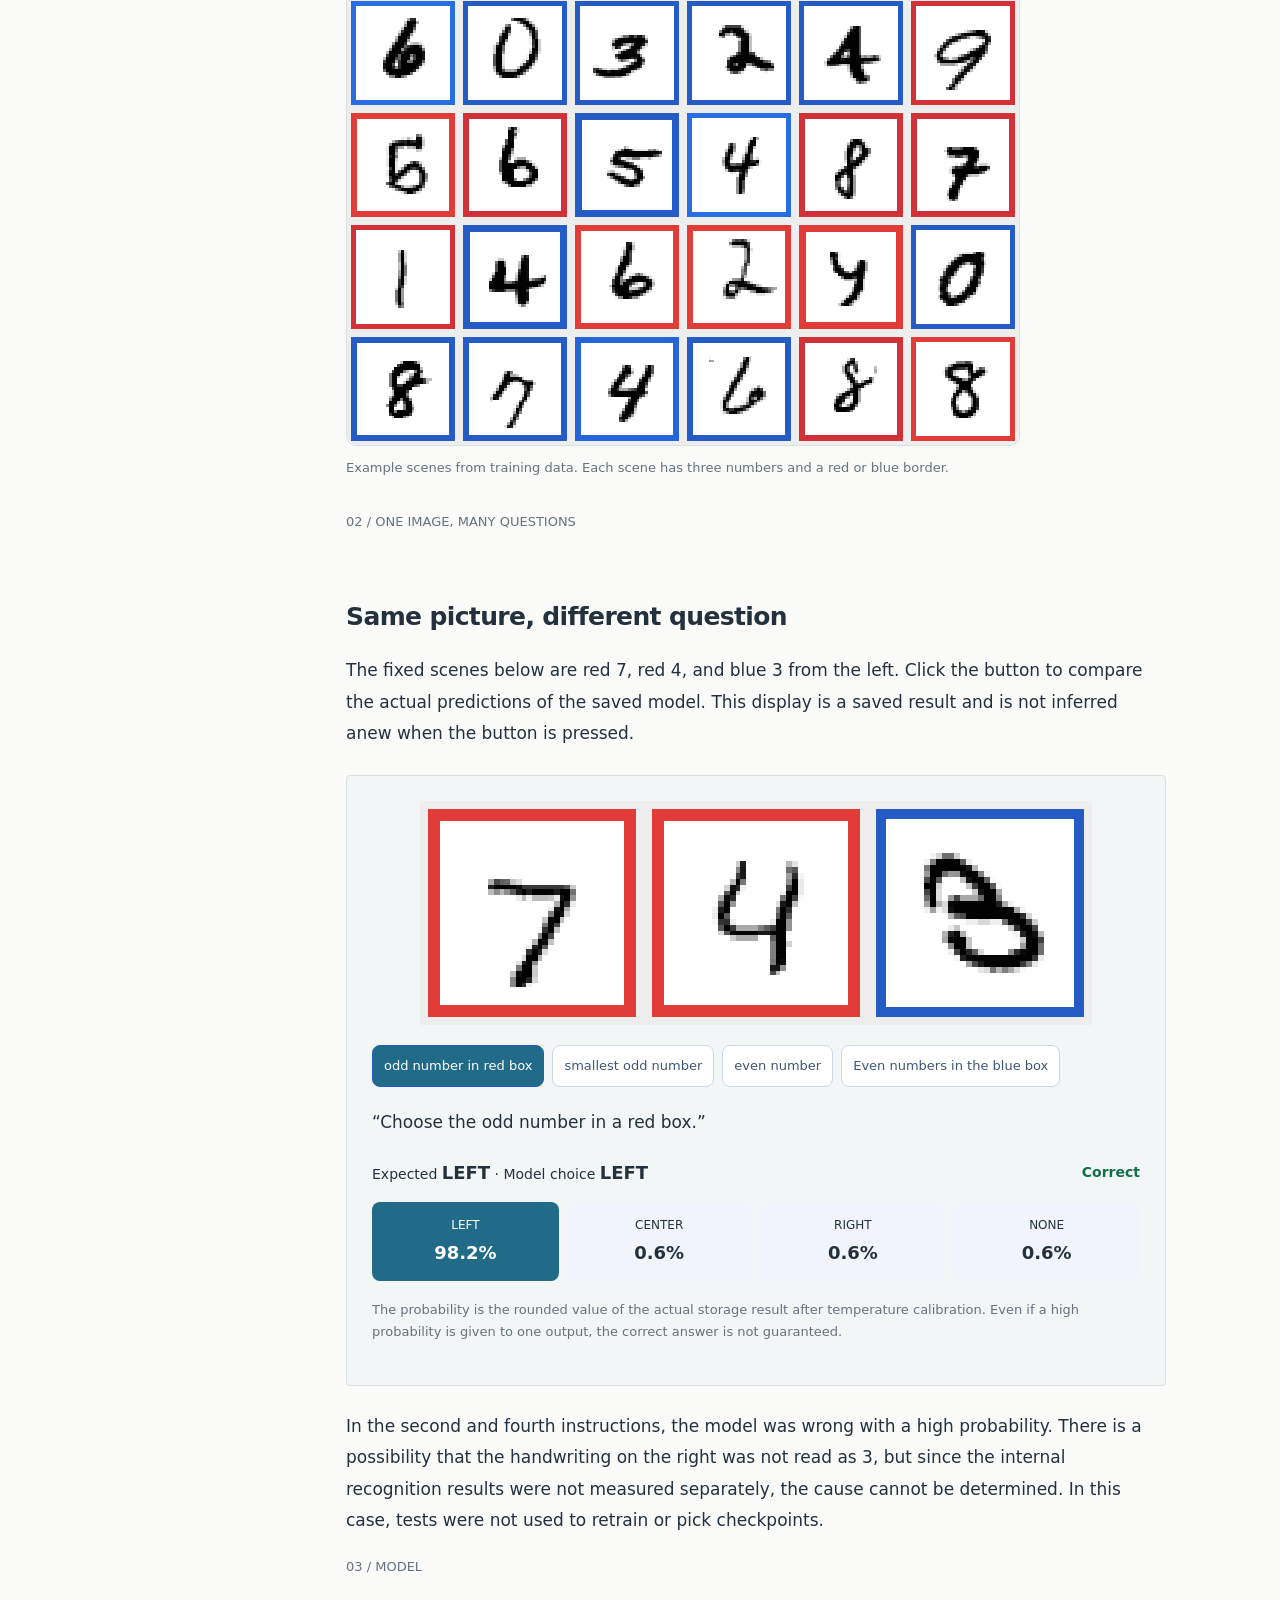
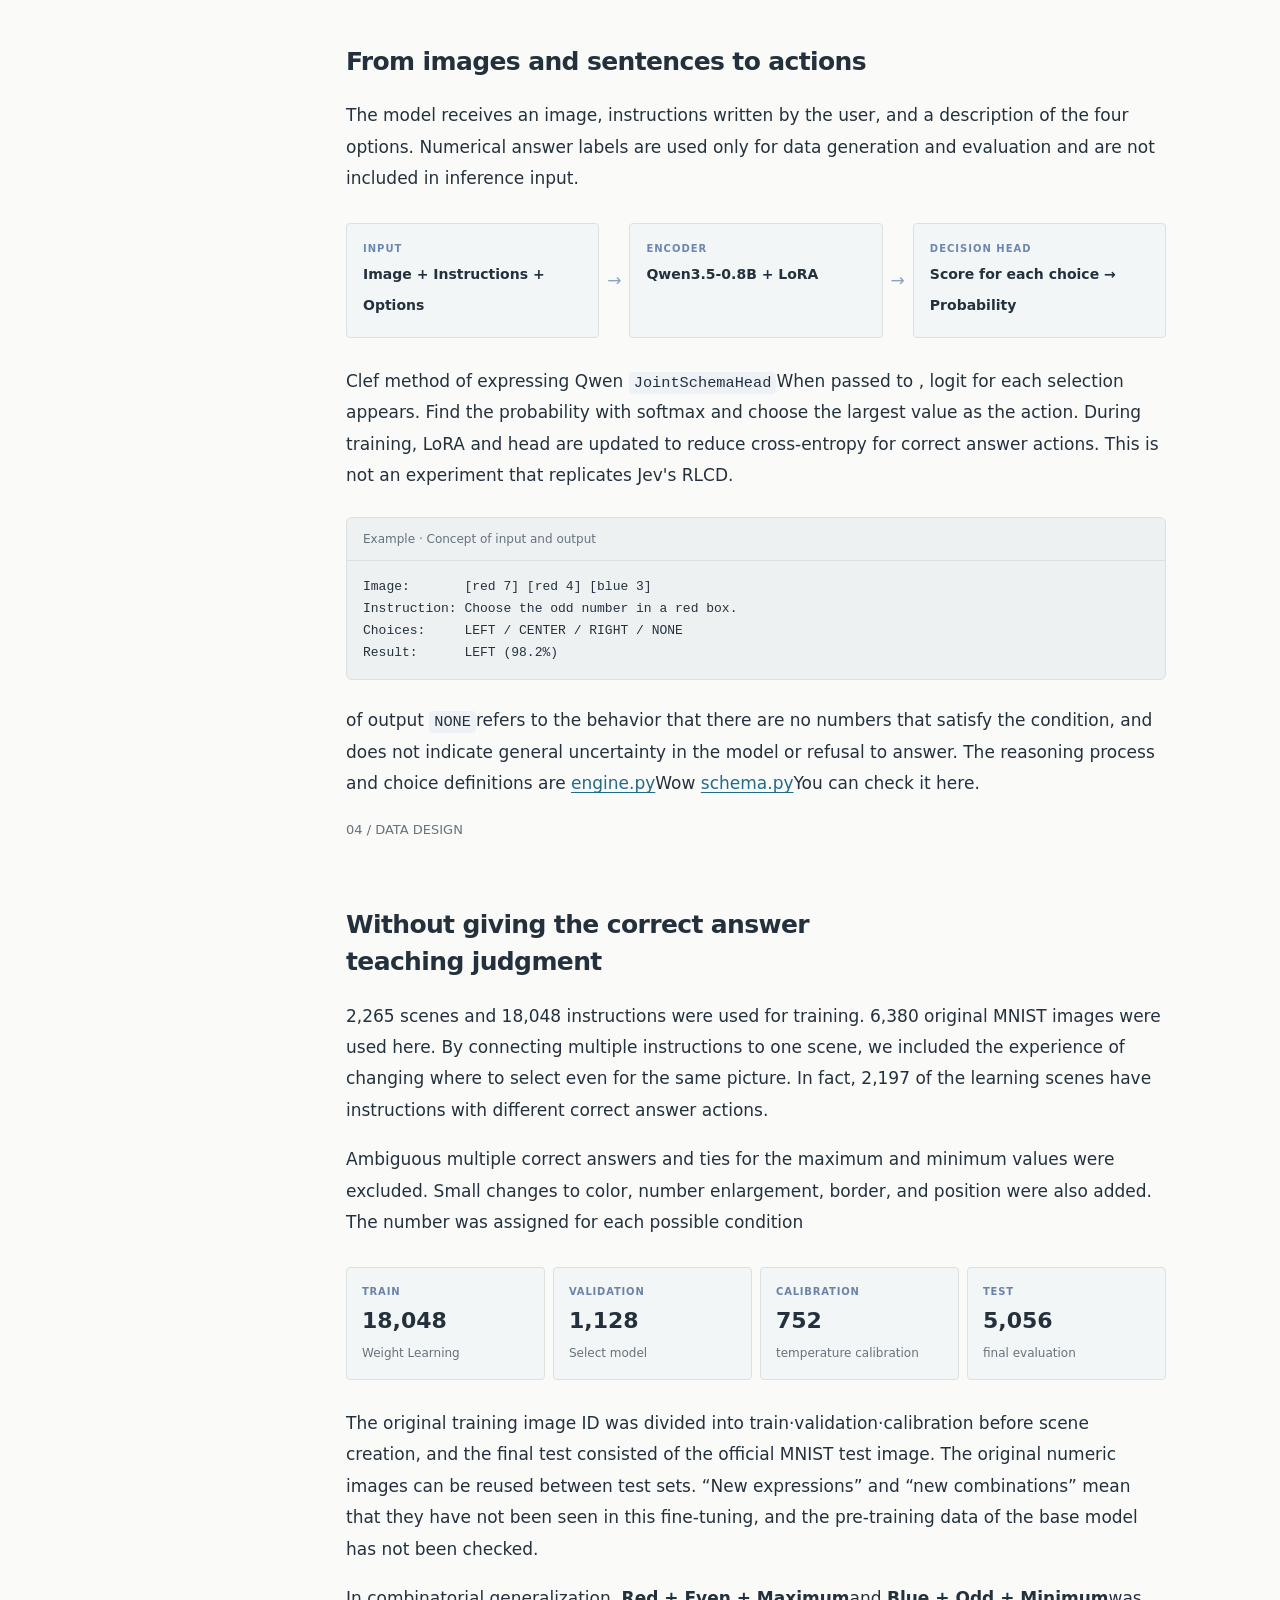
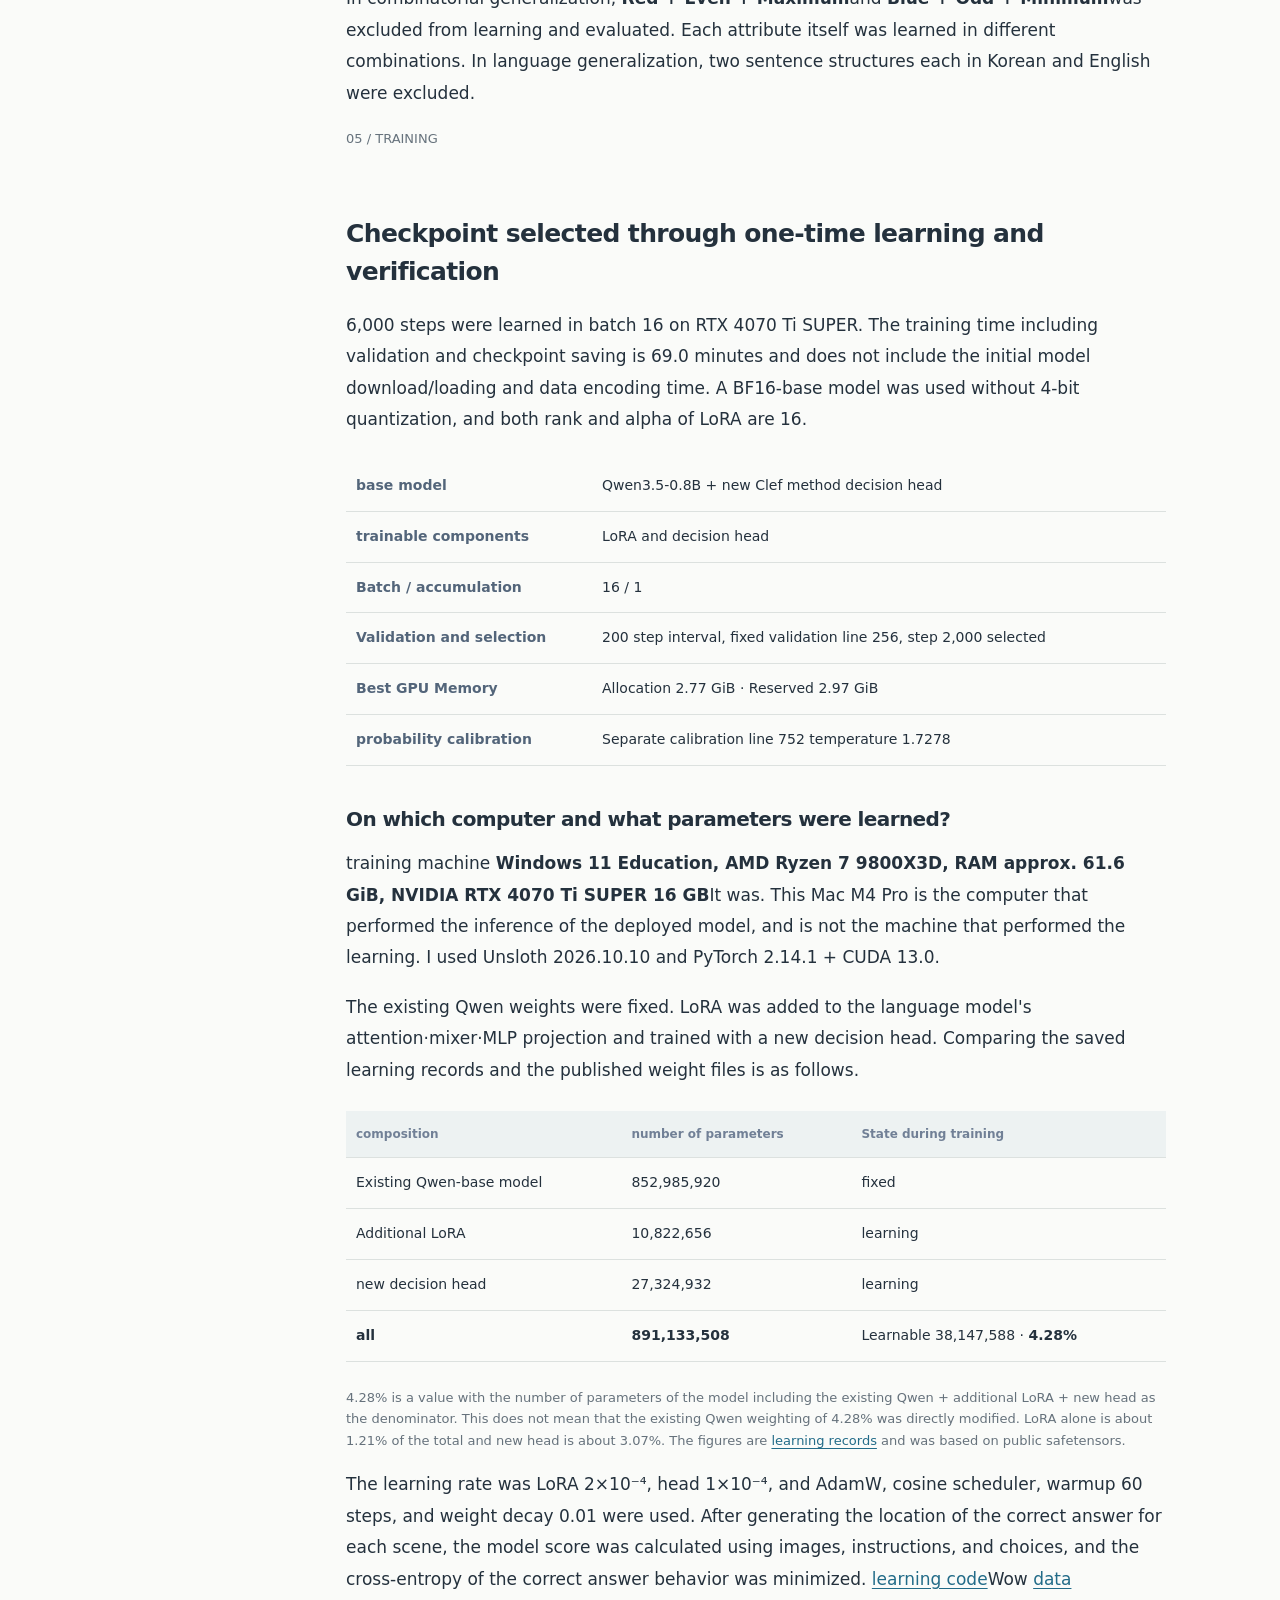
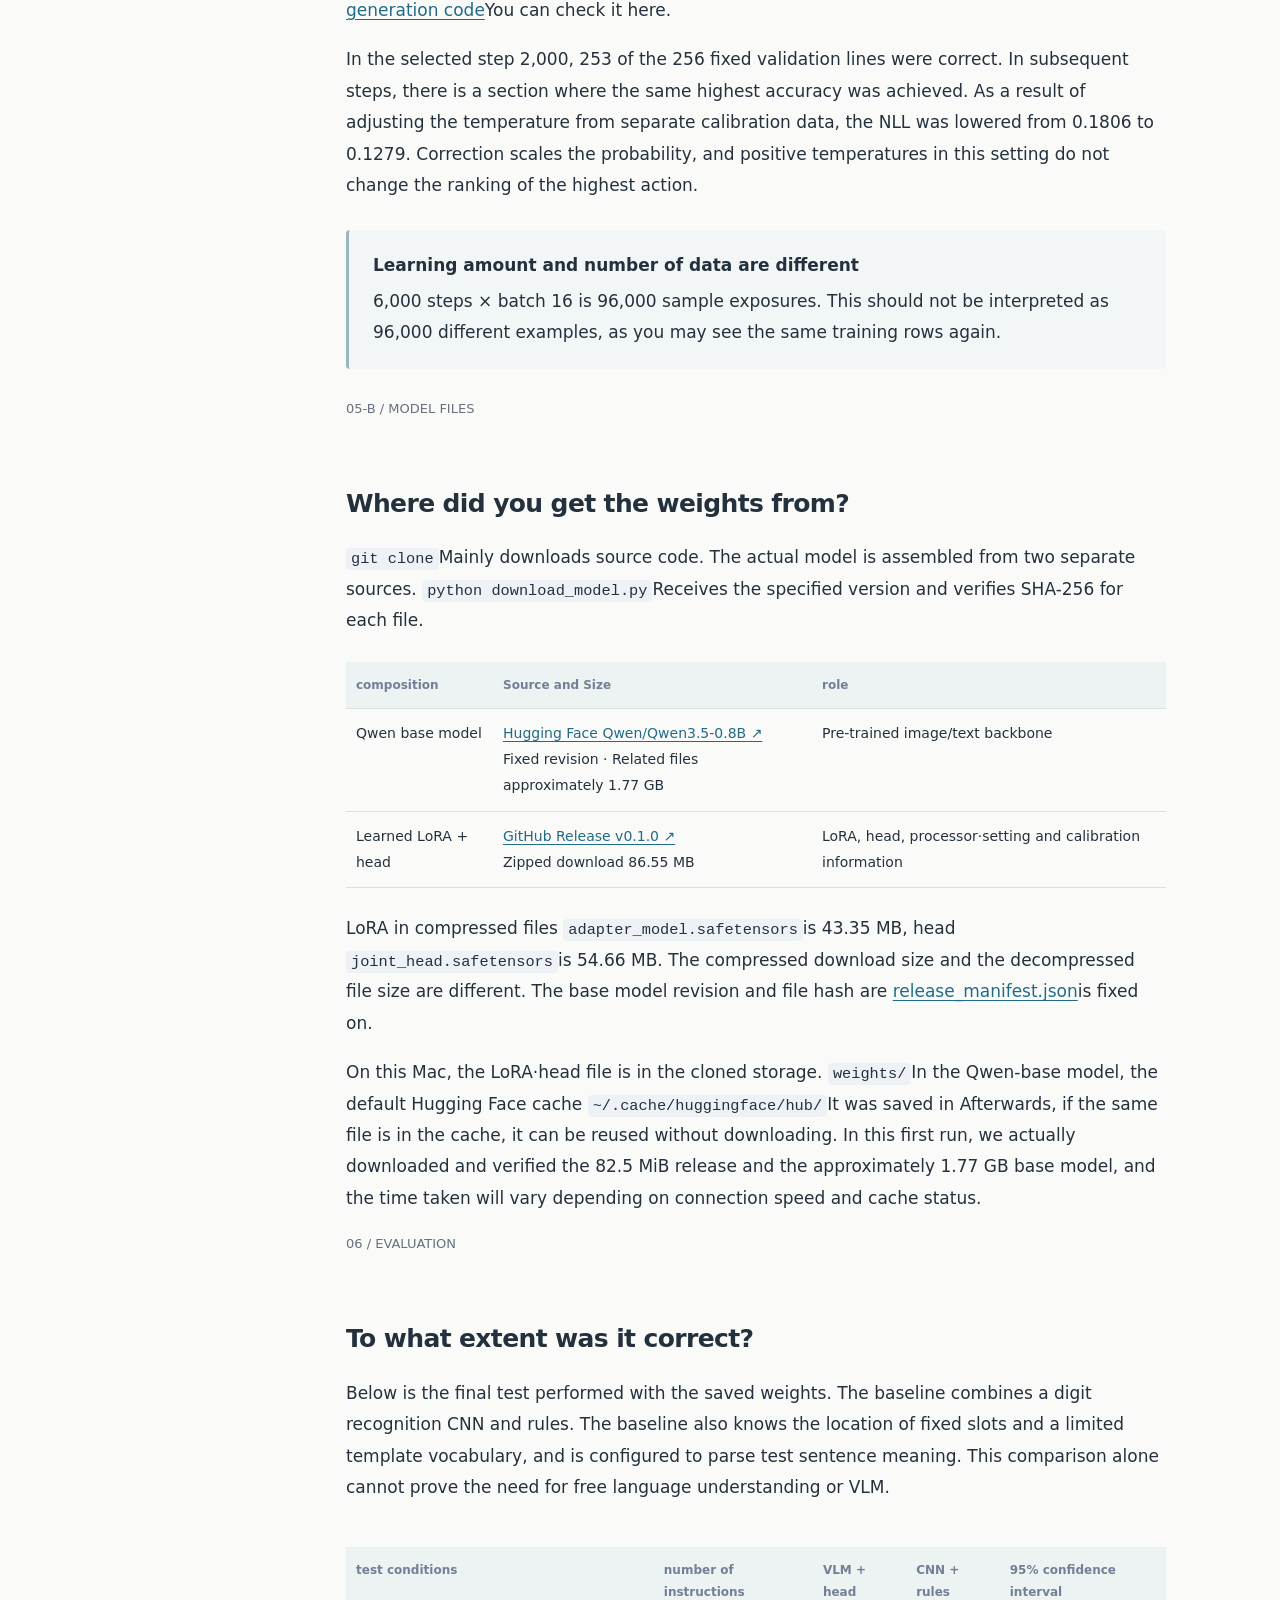
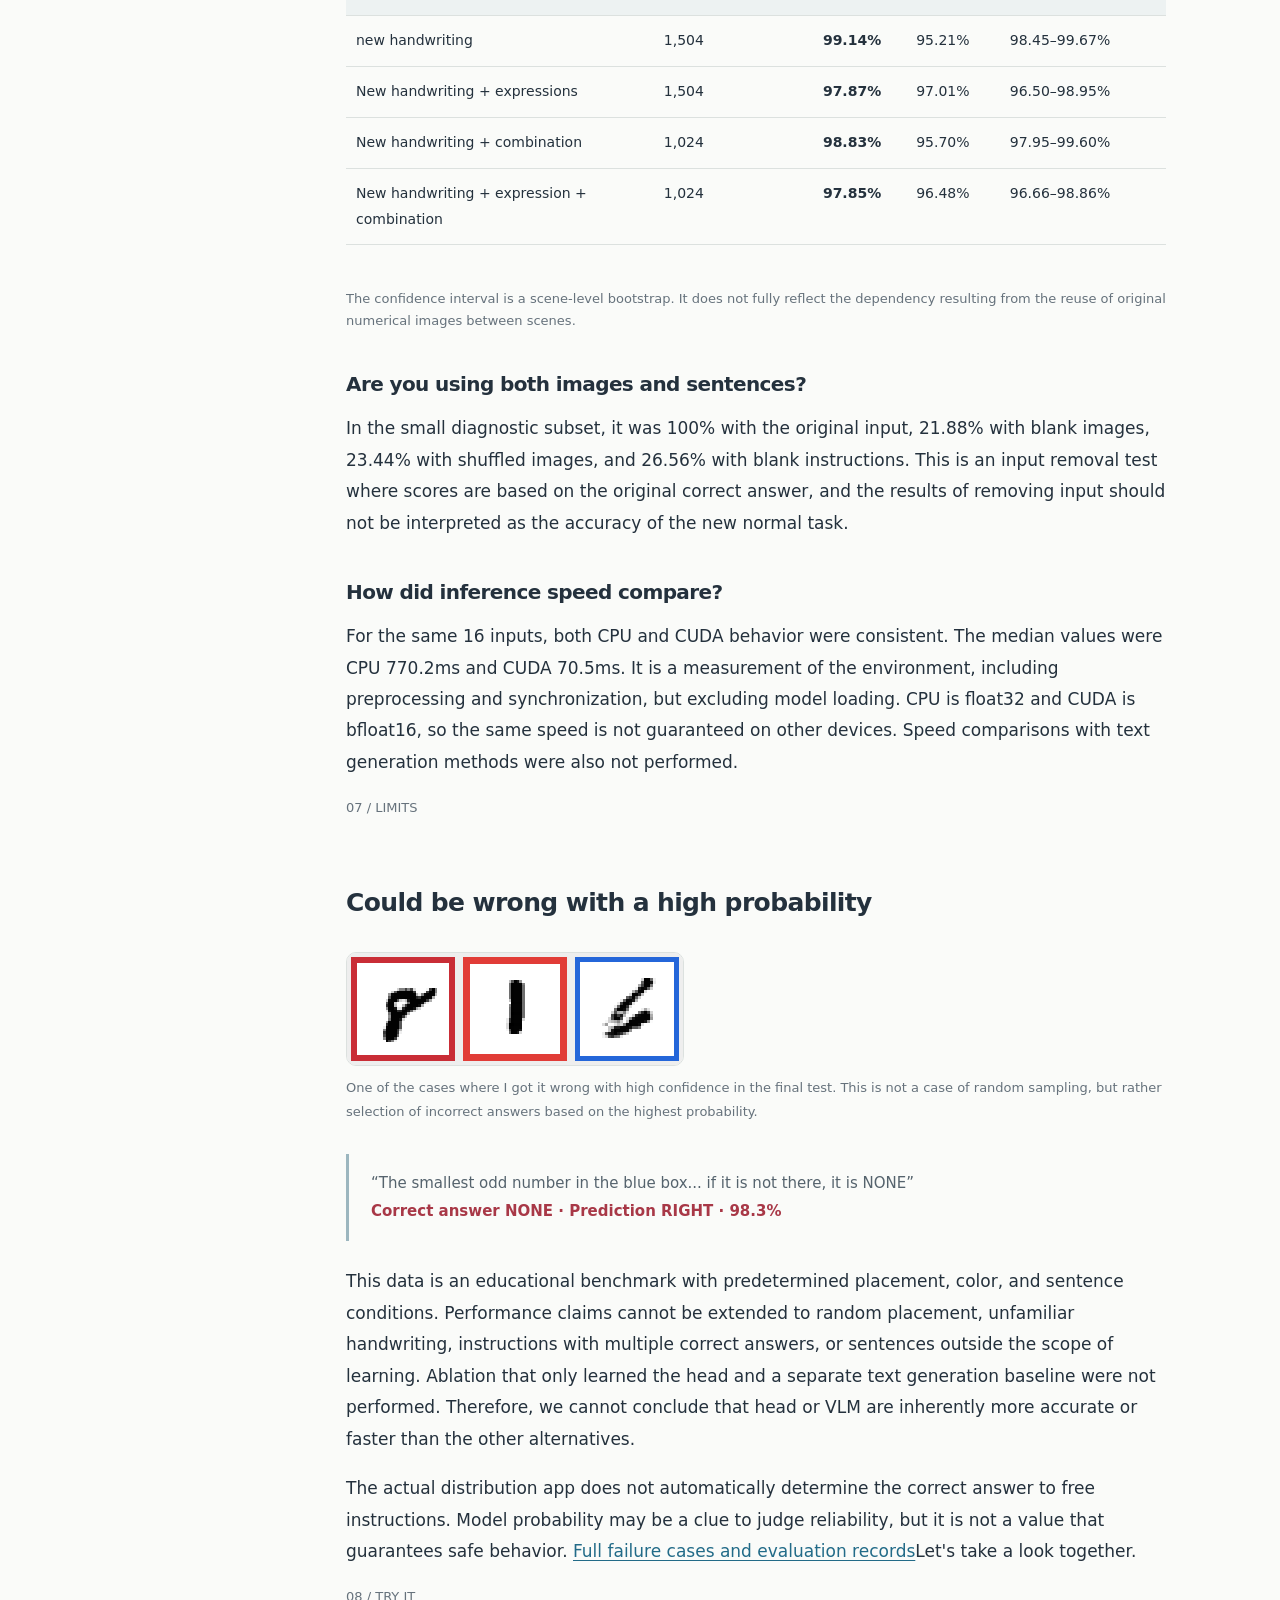
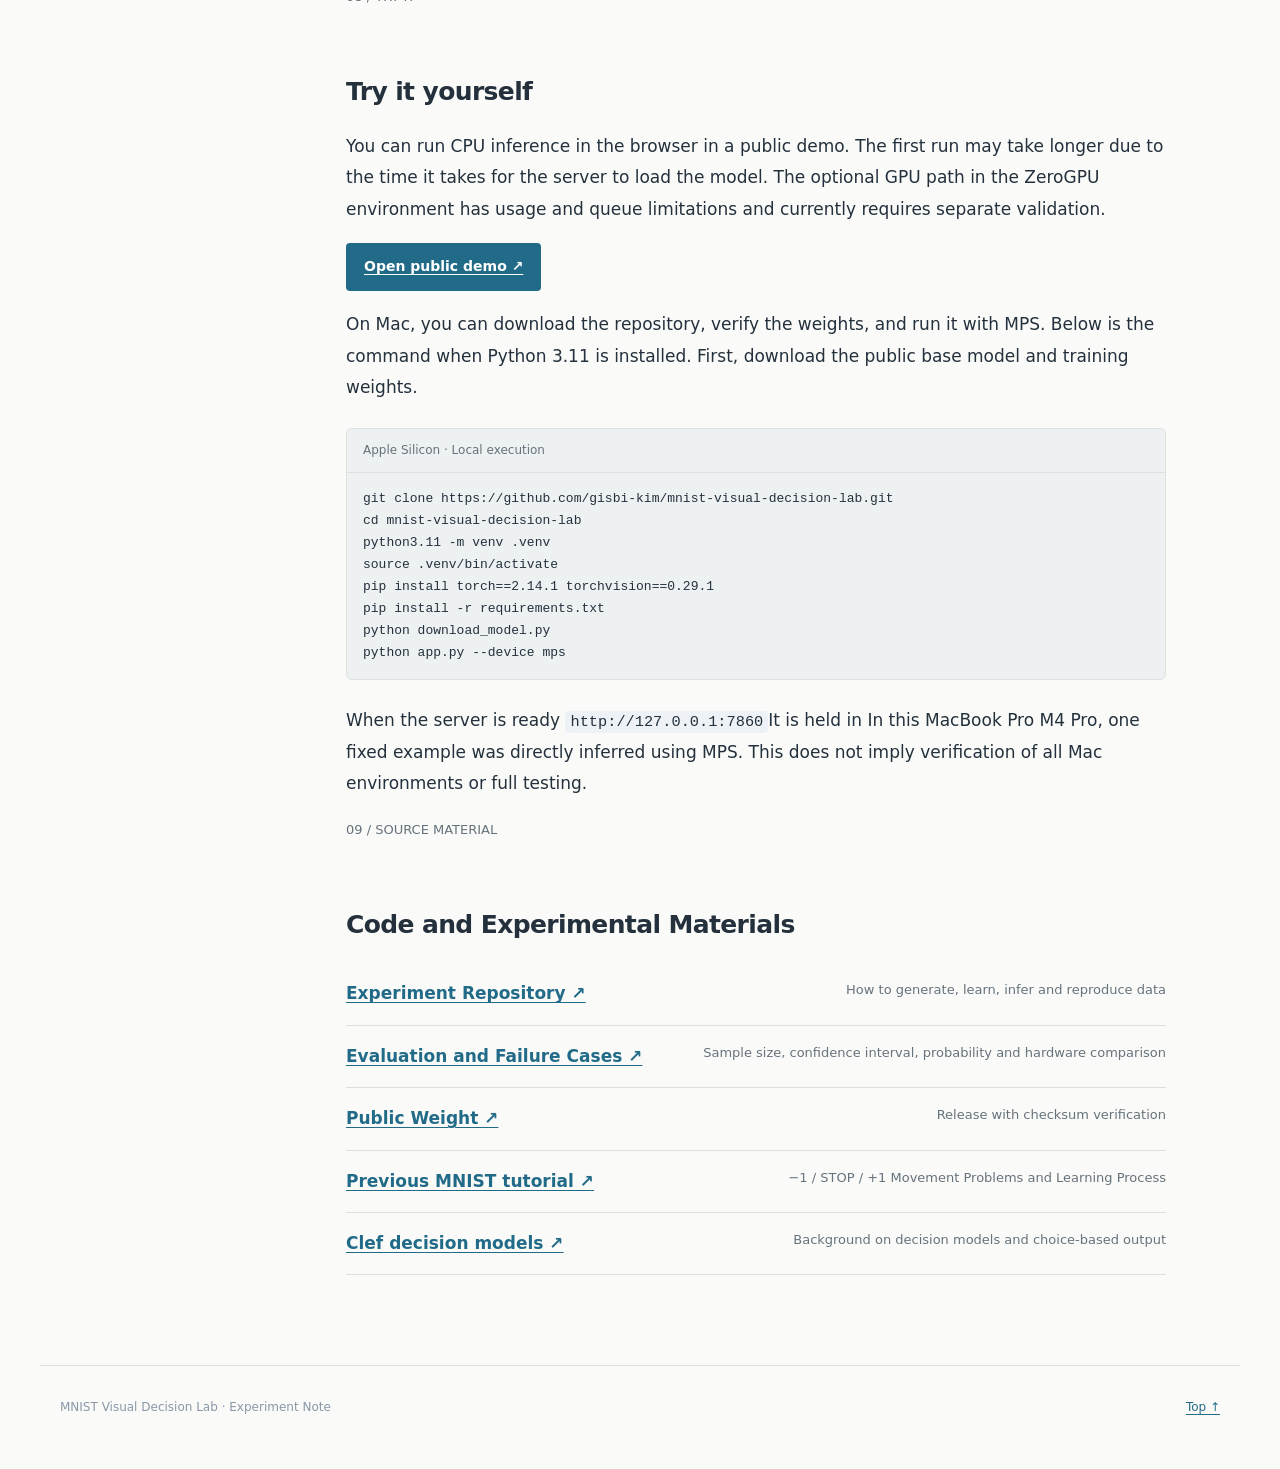
==== commit 2ffa602f: "Translate the English tutorial input-output illustration" ====
--- a/index.en.html
+++ b/index.en.html
@@ -1,7 +1,7 @@
-<!doctype html><html lang="en"><head><meta charset="utf-8"><meta name="viewport" content="width=device-width,initial-scale=1"><meta name="description" content="세 개의 MNIST 숫자와 자연어 지시를 함께 읽는 decision model의 학습과 평가 기록"><title>MNIST decision model that reads images and instructions together</title><link rel="stylesheet" href="style.css"><link rel="stylesheet" href="series-style.css"></head><body><header><a class="brand" href="#top">MNIST experiment notes <span>02</span></a><nav><a href="#problem">problem</a><a href="#training">learning</a><a href="#results">result</a><a href="#sources">material</a></nav><div class="lang-switch" role="group" aria-label="Language"><a href="index.html">한국어</a><a href="index.en.html" aria-current="page">English</a></div></header><main id="top"><div class="layout"><aside><p>Order of this article</p><a href="#problem">01 · Create a problem</a><a href="#example">02 · Same image, different instructions</a><a href="#model">03 · Model structure</a><a href="#data">04 · Separation from data</a><a href="#training">05 · Training process</a><a href="#weights">Weights and Downloads</a><a href="#results">06 · Evaluation results</a><a href="#failures">07 · Failure and limitations</a><a href="#run">08 · Run directly</a><a href="#sources">09 · Materials</a></aside><article><section class="hero"><p class="translation-note">Machine-assisted English translation. Original code, logs, and model inputs are shown as recorded; consult the Korean article if wording is unclear.</p><p class="eyebrow">EXPERIMENT NOTE / 2026. 11. 03</p><h1>An MNIST Decision Model<br><em>for Images and Instructions</em></h1><p class="lead">Three handwritten digits and one instruction: can the model choose a different position when the instruction changes?</p><div class="hero-links"><a class="primary" href="https://huggingface.co/spaces/giseopkim/mnist-visual-decision-lab">Experience the model yourself ↗</a><a href="https://github.com/gisbi-kim/mnist-visual-decision-lab">Experiment code and results ↗</a></div><div class="summary"><div><b>18,048</b><span>training instructions</span></div><div><b>6,000</b><span>training steps</span></div><div><b>97.85%</b><span>New expression + combination test</span></div></div><p class="fine">These figures are from controlled MNIST synthetic scenes. This does not imply general performance for arbitrary images or instructions.</p></section><section id="problem"><p class="section-label">01 / THE QUESTION</p><h2>Reading Digits and Selecting a Position</h2><p>In the <a href="https://gisbi-kim.github.io/jev-mnist-tutorial/">previous MNIST experiment</a>, the model selected −1, STOP, or +1 to reach the target digit in an image. Here, the task changes: given an image of three handwritten digits and a natural-language instruction, the model selects the position that satisfies the instruction.</p><p>The four choices are <code>LEFT</code>, <code>CENTER</code>, <code>RIGHT</code>, and <code>NONE</code>. For example, “Choose the odd number in the red box” requires the model to consider the digit, box color, and parity. If no digit satisfies the condition, the correct choice is <code>NONE</code>.</p><div class="callout"><strong>What are you trying to check?</strong><p>Even if the image is the same, we examine whether behavior changes when the sentence changes and whether judgment is maintained even in combinations of handwriting, expressions, and conditions that were not used for learning. This is not an experiment that learned Jev itself, but an experiment that performed supervised learning by attaching a Clef-type head to a Qwen-base model.</p></div><figure><img src="assets/data-preview.png" alt="Example learning scene consisting of multiple MNIST numbers and colored borders"><figcaption>Example scenes from training data. Each scene has three numbers and a red or blue border.</figcaption></figure></section><section id="example"><p class="section-label">02 / ONE IMAGE, MANY QUESTIONS</p><h2>Same picture, different question</h2><p>The fixed scenes below are red 7, red 4, and blue 3 from the left. Click the button to compare the actual predictions of the saved model. This display is a saved result and is not inferred anew when the button is pressed.</p><div class="interactive"><img src="assets/canonical.png" alt="Left red 7, middle red 4, right blue 3"><div class="choice-buttons" role="group" aria-label="instruction selection"><button data-example="0" class="active" aria-pressed="true">odd number in red box</button><button data-example="1" aria-pressed="false">smallest odd number</button><button data-example="2" aria-pressed="false">even number</button><button data-example="3" aria-pressed="false">Even numbers in the blue box</button></div><div id="example-result" aria-live="polite"></div><div id="probabilities" class="probabilities"></div><p class="fine">The probability is the rounded value of the actual storage result after temperature calibration. Even if a high probability is given to one output, the correct answer is not guaranteed.</p></div><p>In the second and fourth instructions, the model was wrong with a high probability. There is a possibility that the handwriting on the right was not read as 3, but since the internal recognition results were not measured separately, the cause cannot be determined. In this case, tests were not used to retrain or pick checkpoints.</p></section><section id="model"><p class="section-label">03 / MODEL</p><h2>From images and sentences to actions</h2><p>The model receives an image, instructions written by the user, and a description of the four options. Numerical answer labels are used only for data generation and evaluation and are not included in inference input.</p><div class="flow"><div><small>INPUT</small><b>Image + Instructions + Options</b></div><span>→</span><div><small>ENCODER</small><b>Qwen3.5-0.8B + LoRA</b></div><span>→</span><div><small>DECISION HEAD</small><b>Score for each choice → Probability</b></div></div><p>Clef method of expressing Qwen <code>JointSchemaHead</code>When passed to , logit for each selection appears. Find the probability with softmax and choose the largest value as the action. During training, LoRA and head are updated to reduce cross-entropy for correct answer actions. This is not an experiment that replicates Jev's RLCD.</p><div class="code"><span>Example · Concept of input and output</span><pre>이미지:  [빨간 7] [빨간 4] [파란 3]
-지시:    빨간 상자에 있는 홀수를 골라.
-선택지:  LEFT / CENTER / RIGHT / NONE
-결과:    LEFT (98.2%)</pre></div><p>of output <code>NONE</code>refers to the behavior that there are no numbers that satisfy the condition, and does not indicate general uncertainty in the model or refusal to answer. The reasoning process and choice definitions are <a href="https://github.com/gisbi-kim/mnist-visual-decision-lab/blob/main/engine.py">engine.py</a>Wow <a href="https://github.com/gisbi-kim/mnist-visual-decision-lab/blob/main/schema.py">schema.py</a>You can check it here.</p></section><section id="data"><p class="section-label">04 / DATA DESIGN</p><h2>Without giving the correct answer<br>teaching judgment</h2><p>2,265 scenes and 18,048 instructions were used for training. 6,380 original MNIST images were used here. By connecting multiple instructions to one scene, we included the experience of changing where to select even for the same picture. In fact, 2,197 of the learning scenes have instructions with different correct answer actions.</p><p>Ambiguous multiple correct answers and ties for the maximum and minimum values were excluded. Small changes to color, number enlargement, border, and position were also added. The number was assigned for each possible condition</p><div class="split-grid"><div><b>TRAIN</b><strong>18,048</strong><span>Weight Learning</span></div><div><b>VALIDATION</b><strong>1,128</strong><span>Select model</span></div><div><b>CALIBRATION</b><strong>752</strong><span>temperature calibration</span></div><div><b>TEST</b><strong>5,056</strong><span>final evaluation</span></div></div><p>The original training image ID was divided into train·validation·calibration before scene creation, and the final test consisted of the official MNIST test image. The original numeric images can be reused between test sets. “New expressions” and “new combinations” mean that they have not been seen in this fine-tuning, and the pre-training data of the base model has not been checked.</p><p>In combinatorial generalization, <strong>Red + Even + Maximum</strong>and <strong>Blue + Odd + Minimum</strong>was excluded from learning and evaluated. Each attribute itself was learned in different combinations. In language generalization, two sentence structures each in Korean and English were excluded.</p></section><section id="training"><p class="section-label">05 / TRAINING</p><h2>Checkpoint selected through one-time learning and verification</h2><p>6,000 steps were learned in batch 16 on RTX 4070 Ti SUPER. The training time including validation and checkpoint saving is 69.0 minutes and does not include the initial model download/loading and data encoding time. A BF16-base model was used without 4-bit quantization, and both rank and alpha of LoRA are 16.</p><table><tbody><tr><th>base model</th><td>Qwen3.5-0.8B + new Clef method decision head</td></tr><tr><th>trainable components</th><td>LoRA and decision head</td></tr><tr><th>Batch / accumulation</th><td>16 / 1</td></tr><tr><th>Validation and selection</th><td>200 step interval, fixed validation line 256, step 2,000 selected</td></tr><tr><th>Best GPU Memory</th><td>Allocation 2.77 GiB · Reserved 2.97 GiB</td></tr><tr><th>probability calibration</th><td>Separate calibration line 752 temperature 1.7278</td></tr></tbody></table><h3>On which computer and what parameters were learned?</h3><p>training machine <strong>Windows 11 Education, AMD Ryzen 7 9800X3D, RAM approx. 61.6 GiB, NVIDIA RTX 4070 Ti SUPER 16 GB</strong>It was. This Mac M4 Pro is the computer that performed the inference of the deployed model, and is not the machine that performed the learning. I used Unsloth 2026.10.10 and PyTorch 2.14.1 + CUDA 13.0.</p><p>The existing Qwen weights were fixed. LoRA was added to the language model's attention·mixer·MLP projection and trained with a new decision head. Comparing the saved learning records and the published weight files is as follows.</p><table><thead><tr><th>composition</th><th>number of parameters</th><th>State during training</th></tr></thead><tbody><tr><td>Existing Qwen-base model</td><td>852,985,920</td><td>fixed</td></tr><tr><td>Additional LoRA</td><td>10,822,656</td><td>learning</td></tr><tr><td>new decision head</td><td>27,324,932</td><td>learning</td></tr><tr><td><strong>all</strong></td><td><strong>891,133,508</strong></td><td>Learnable 38,147,588 · <strong>4.28%</strong></td></tr></tbody></table><p class="fine">4.28% is a value with the number of parameters of the model including the existing Qwen + additional LoRA + new head as the denominator. This does not mean that the existing Qwen weighting of 4.28% was directly modified. LoRA alone is about 1.21% of the total and new head is about 3.07%. The figures are <a href="https://github.com/gisbi-kim/mnist-visual-decision-lab/blob/main/results/training-summary.json">learning records</a> and was based on public safetensors.</p><p>The learning rate was LoRA 2×10⁻⁴, head 1×10⁻⁴, and AdamW, cosine scheduler, warmup 60 steps, and weight decay 0.01 were used. After generating the location of the correct answer for each scene, the model score was calculated using images, instructions, and choices, and the cross-entropy of the correct answer behavior was minimized. <a href="https://github.com/gisbi-kim/mnist-visual-decision-lab/blob/main/train.py">learning code</a>Wow <a href="https://github.com/gisbi-kim/mnist-visual-decision-lab/blob/main/prepare_data.py">data generation code</a>You can check it here.</p><p>In the selected step 2,000, 253 of the 256 fixed validation lines were correct. In subsequent steps, there is a section where the same highest accuracy was achieved. As a result of adjusting the temperature from separate calibration data, the NLL was lowered from 0.1806 to 0.1279. Correction scales the probability, and positive temperatures in this setting do not change the ranking of the highest action.</p><div class="callout"><strong>Learning amount and number of data are different</strong><p>6,000 steps × batch 16 is 96,000 sample exposures. This should not be interpreted as 96,000 different examples, as you may see the same training rows again.</p></div></section><section id="weights"><p class="section-label">05-B / MODEL FILES</p><h2>Where did you get the weights from?</h2><p><code>git clone</code>Mainly downloads source code. The actual model is assembled from two separate sources. <code>python download_model.py</code>Receives the specified version and verifies SHA-256 for each file.</p><table><thead><tr><th>composition</th><th>Source and Size</th><th>role</th></tr></thead><tbody><tr><td>Qwen base model</td><td><a href="https://huggingface.co/Qwen/Qwen3.5-0.8B/tree/2fc06364715b967f1860aea9cf38778875588b17">Hugging Face Qwen/Qwen3.5-0.8B ↗</a><br>Fixed revision · Related files approximately 1.77 GB</td><td>Pre-trained image/text backbone</td></tr><tr><td>Learned LoRA + head</td><td><a href="https://github.com/gisbi-kim/mnist-visual-decision-lab/releases/tag/v0.1.0">GitHub Release v0.1.0 ↗</a><br>Zipped download 86.55 MB</td><td>LoRA, head, processor·setting and calibration information</td></tr></tbody></table><p>LoRA in compressed files <code>adapter_model.safetensors</code>is 43.35 MB, head <code>joint_head.safetensors</code>is 54.66 MB. The compressed download size and the decompressed file size are different. The base model revision and file hash are <a href="https://github.com/gisbi-kim/mnist-visual-decision-lab/blob/main/release_manifest.json">release_manifest.json</a>is fixed on.</p><p>On this Mac, the LoRA·head file is in the cloned storage. <code>weights/</code>In the Qwen-base model, the default Hugging Face cache <code>~/.cache/huggingface/hub/</code>It was saved in Afterwards, if the same file is in the cache, it can be reused without downloading. In this first run, we actually downloaded and verified the 82.5 MiB release and the approximately 1.77 GB base model, and the time taken will vary depending on connection speed and cache status.</p></section><section id="results"><p class="section-label">06 / EVALUATION</p><h2>To what extent was it correct?</h2><p>Below is the final test performed with the saved weights. The baseline combines a digit recognition CNN and rules. The baseline also knows the location of fixed slots and a limited template vocabulary, and is configured to parse test sentence meaning. This comparison alone cannot prove the need for free language understanding or VLM.</p><div class="table-wrap"><table><thead><tr><th>test conditions</th><th>number of instructions</th><th>VLM + head</th><th>CNN + rules</th><th>95% confidence interval</th></tr></thead><tbody><tr><td>new handwriting</td><td>1,504</td><td><strong>99.14%</strong></td><td>95.21%</td><td>98.45–99.67%</td></tr><tr><td>New handwriting + expressions</td><td>1,504</td><td><strong>97.87%</strong></td><td>97.01%</td><td>96.50–98.95%</td></tr><tr><td>New handwriting + combination</td><td>1,024</td><td><strong>98.83%</strong></td><td>95.70%</td><td>97.95–99.60%</td></tr><tr><td>New handwriting + expression + combination</td><td>1,024</td><td><strong>97.85%</strong></td><td>96.48%</td><td>96.66–98.86%</td></tr></tbody></table></div><p class="fine">The confidence interval is a scene-level bootstrap. It does not fully reflect the dependency resulting from the reuse of original numerical images between scenes.</p><h3>Are you using both images and sentences?</h3><p>In the small diagnostic subset, it was 100% with the original input, 21.88% with blank images, 23.44% with shuffled images, and 26.56% with blank instructions. This is an input removal test where scores are based on the original correct answer, and the results of removing input should not be interpreted as the accuracy of the new normal task.</p><h3>How did inference speed compare?</h3><p>For the same 16 inputs, both CPU and CUDA behavior were consistent. The median values ​​were CPU 770.2ms and CUDA 70.5ms. It is a measurement of the environment, including preprocessing and synchronization, but excluding model loading. CPU is float32 and CUDA is bfloat16, so the same speed is not guaranteed on other devices. Speed ​​comparisons with text generation methods were also not performed.</p></section><section id="failures"><p class="section-label">07 / LIMITS</p><h2>Could be wrong with a high probability</h2><figure><img src="assets/test_combined-00055.png" alt="test combined 00055 three numbers in failure cases"><figcaption>One of the cases where I got it wrong with high confidence in the final test. This is not a case of random sampling, but rather selection of incorrect answers based on the highest probability.</figcaption></figure><blockquote>“The smallest odd number in the blue box... if it is not there, it is NONE”<br><b>Correct answer NONE · Prediction RIGHT · 98.3%</b></blockquote><p>This data is an educational benchmark with predetermined placement, color, and sentence conditions. Performance claims cannot be extended to random placement, unfamiliar handwriting, instructions with multiple correct answers, or sentences outside the scope of learning. Ablation that only learned the head and a separate text generation baseline were not performed. Therefore, we cannot conclude that head or VLM are inherently more accurate or faster than the other alternatives.</p><p>The actual distribution app does not automatically determine the correct answer to free instructions. Model probability may be a clue to judge reliability, but it is not a value that guarantees safe behavior. <a href="https://github.com/gisbi-kim/mnist-visual-decision-lab/blob/main/RESULTS.md">Full failure cases and evaluation records</a>Let's take a look together.</p></section><section id="run"><p class="section-label">08 / TRY IT</p><h2>Try it yourself</h2><p>You can run CPU inference in the browser in a public demo. The first run may take longer due to the time it takes for the server to load the model. The optional GPU path in the ZeroGPU environment has usage and queue limitations and currently requires separate validation.</p><p><a class="primary" href="https://huggingface.co/spaces/giseopkim/mnist-visual-decision-lab">Open public demo ↗</a></p><p>On Mac, you can download the repository, verify the weights, and run it with MPS. Below is the command when Python 3.11 is installed. First, download the public base model and training weights.</p><div class="code"><span>Apple Silicon · Local execution</span><pre>git clone https://github.com/gisbi-kim/mnist-visual-decision-lab.git
+<!doctype html><html lang="en"><head><meta charset="utf-8"><meta name="viewport" content="width=device-width,initial-scale=1"><meta name="description" content="세 개의 MNIST 숫자와 자연어 지시를 함께 읽는 decision model의 학습과 평가 기록"><title>MNIST decision model that reads images and instructions together</title><link rel="stylesheet" href="style.css"><link rel="stylesheet" href="series-style.css"></head><body><header><a class="brand" href="#top">MNIST experiment notes <span>02</span></a><nav><a href="#problem">problem</a><a href="#training">learning</a><a href="#results">result</a><a href="#sources">material</a></nav><div class="lang-switch" role="group" aria-label="Language"><a href="index.html">한국어</a><a href="index.en.html" aria-current="page">English</a></div></header><main id="top"><div class="layout"><aside><p>Order of this article</p><a href="#problem">01 · Create a problem</a><a href="#example">02 · Same image, different instructions</a><a href="#model">03 · Model structure</a><a href="#data">04 · Separation from data</a><a href="#training">05 · Training process</a><a href="#weights">Weights and Downloads</a><a href="#results">06 · Evaluation results</a><a href="#failures">07 · Failure and limitations</a><a href="#run">08 · Run directly</a><a href="#sources">09 · Materials</a></aside><article><section class="hero"><p class="translation-note">Machine-assisted English translation. Original code, logs, and model inputs are shown as recorded; consult the Korean article if wording is unclear.</p><p class="eyebrow">EXPERIMENT NOTE / 2026. 11. 03</p><h1>An MNIST Decision Model<br><em>for Images and Instructions</em></h1><p class="lead">Three handwritten digits and one instruction: can the model choose a different position when the instruction changes?</p><div class="hero-links"><a class="primary" href="https://huggingface.co/spaces/giseopkim/mnist-visual-decision-lab">Experience the model yourself ↗</a><a href="https://github.com/gisbi-kim/mnist-visual-decision-lab">Experiment code and results ↗</a></div><div class="summary"><div><b>18,048</b><span>training instructions</span></div><div><b>6,000</b><span>training steps</span></div><div><b>97.85%</b><span>New expression + combination test</span></div></div><p class="fine">These figures are from controlled MNIST synthetic scenes. This does not imply general performance for arbitrary images or instructions.</p></section><section id="problem"><p class="section-label">01 / THE QUESTION</p><h2>Reading Digits and Selecting a Position</h2><p>In the <a href="https://gisbi-kim.github.io/jev-mnist-tutorial/">previous MNIST experiment</a>, the model selected −1, STOP, or +1 to reach the target digit in an image. Here, the task changes: given an image of three handwritten digits and a natural-language instruction, the model selects the position that satisfies the instruction.</p><p>The four choices are <code>LEFT</code>, <code>CENTER</code>, <code>RIGHT</code>, and <code>NONE</code>. For example, “Choose the odd number in the red box” requires the model to consider the digit, box color, and parity. If no digit satisfies the condition, the correct choice is <code>NONE</code>.</p><div class="callout"><strong>What are you trying to check?</strong><p>Even if the image is the same, we examine whether behavior changes when the sentence changes and whether judgment is maintained even in combinations of handwriting, expressions, and conditions that were not used for learning. This is not an experiment that learned Jev itself, but an experiment that performed supervised learning by attaching a Clef-type head to a Qwen-base model.</p></div><figure><img src="assets/data-preview.png" alt="Example learning scene consisting of multiple MNIST numbers and colored borders"><figcaption>Example scenes from training data. Each scene has three numbers and a red or blue border.</figcaption></figure></section><section id="example"><p class="section-label">02 / ONE IMAGE, MANY QUESTIONS</p><h2>Same picture, different question</h2><p>The fixed scenes below are red 7, red 4, and blue 3 from the left. Click the button to compare the actual predictions of the saved model. This display is a saved result and is not inferred anew when the button is pressed.</p><div class="interactive"><img src="assets/canonical.png" alt="Left red 7, middle red 4, right blue 3"><div class="choice-buttons" role="group" aria-label="instruction selection"><button data-example="0" class="active" aria-pressed="true">odd number in red box</button><button data-example="1" aria-pressed="false">smallest odd number</button><button data-example="2" aria-pressed="false">even number</button><button data-example="3" aria-pressed="false">Even numbers in the blue box</button></div><div id="example-result" aria-live="polite"></div><div id="probabilities" class="probabilities"></div><p class="fine">The probability is the rounded value of the actual storage result after temperature calibration. Even if a high probability is given to one output, the correct answer is not guaranteed.</p></div><p>In the second and fourth instructions, the model was wrong with a high probability. There is a possibility that the handwriting on the right was not read as 3, but since the internal recognition results were not measured separately, the cause cannot be determined. In this case, tests were not used to retrain or pick checkpoints.</p></section><section id="model"><p class="section-label">03 / MODEL</p><h2>From images and sentences to actions</h2><p>The model receives an image, instructions written by the user, and a description of the four options. Numerical answer labels are used only for data generation and evaluation and are not included in inference input.</p><div class="flow"><div><small>INPUT</small><b>Image + Instructions + Options</b></div><span>→</span><div><small>ENCODER</small><b>Qwen3.5-0.8B + LoRA</b></div><span>→</span><div><small>DECISION HEAD</small><b>Score for each choice → Probability</b></div></div><p>Clef method of expressing Qwen <code>JointSchemaHead</code>When passed to , logit for each selection appears. Find the probability with softmax and choose the largest value as the action. During training, LoRA and head are updated to reduce cross-entropy for correct answer actions. This is not an experiment that replicates Jev's RLCD.</p><div class="code"><span>Example · Concept of input and output</span><pre>Image:       [red 7] [red 4] [blue 3]
+Instruction: Choose the odd number in a red box.
+Choices:     LEFT / CENTER / RIGHT / NONE
+Result:      LEFT (98.2%)</pre></div><p>of output <code>NONE</code>refers to the behavior that there are no numbers that satisfy the condition, and does not indicate general uncertainty in the model or refusal to answer. The reasoning process and choice definitions are <a href="https://github.com/gisbi-kim/mnist-visual-decision-lab/blob/main/engine.py">engine.py</a>Wow <a href="https://github.com/gisbi-kim/mnist-visual-decision-lab/blob/main/schema.py">schema.py</a>You can check it here.</p></section><section id="data"><p class="section-label">04 / DATA DESIGN</p><h2>Without giving the correct answer<br>teaching judgment</h2><p>2,265 scenes and 18,048 instructions were used for training. 6,380 original MNIST images were used here. By connecting multiple instructions to one scene, we included the experience of changing where to select even for the same picture. In fact, 2,197 of the learning scenes have instructions with different correct answer actions.</p><p>Ambiguous multiple correct answers and ties for the maximum and minimum values were excluded. Small changes to color, number enlargement, border, and position were also added. The number was assigned for each possible condition</p><div class="split-grid"><div><b>TRAIN</b><strong>18,048</strong><span>Weight Learning</span></div><div><b>VALIDATION</b><strong>1,128</strong><span>Select model</span></div><div><b>CALIBRATION</b><strong>752</strong><span>temperature calibration</span></div><div><b>TEST</b><strong>5,056</strong><span>final evaluation</span></div></div><p>The original training image ID was divided into train·validation·calibration before scene creation, and the final test consisted of the official MNIST test image. The original numeric images can be reused between test sets. “New expressions” and “new combinations” mean that they have not been seen in this fine-tuning, and the pre-training data of the base model has not been checked.</p><p>In combinatorial generalization, <strong>Red + Even + Maximum</strong>and <strong>Blue + Odd + Minimum</strong>was excluded from learning and evaluated. Each attribute itself was learned in different combinations. In language generalization, two sentence structures each in Korean and English were excluded.</p></section><section id="training"><p class="section-label">05 / TRAINING</p><h2>Checkpoint selected through one-time learning and verification</h2><p>6,000 steps were learned in batch 16 on RTX 4070 Ti SUPER. The training time including validation and checkpoint saving is 69.0 minutes and does not include the initial model download/loading and data encoding time. A BF16-base model was used without 4-bit quantization, and both rank and alpha of LoRA are 16.</p><table><tbody><tr><th>base model</th><td>Qwen3.5-0.8B + new Clef method decision head</td></tr><tr><th>trainable components</th><td>LoRA and decision head</td></tr><tr><th>Batch / accumulation</th><td>16 / 1</td></tr><tr><th>Validation and selection</th><td>200 step interval, fixed validation line 256, step 2,000 selected</td></tr><tr><th>Best GPU Memory</th><td>Allocation 2.77 GiB · Reserved 2.97 GiB</td></tr><tr><th>probability calibration</th><td>Separate calibration line 752 temperature 1.7278</td></tr></tbody></table><h3>On which computer and what parameters were learned?</h3><p>training machine <strong>Windows 11 Education, AMD Ryzen 7 9800X3D, RAM approx. 61.6 GiB, NVIDIA RTX 4070 Ti SUPER 16 GB</strong>It was. This Mac M4 Pro is the computer that performed the inference of the deployed model, and is not the machine that performed the learning. I used Unsloth 2026.10.10 and PyTorch 2.14.1 + CUDA 13.0.</p><p>The existing Qwen weights were fixed. LoRA was added to the language model's attention·mixer·MLP projection and trained with a new decision head. Comparing the saved learning records and the published weight files is as follows.</p><table><thead><tr><th>composition</th><th>number of parameters</th><th>State during training</th></tr></thead><tbody><tr><td>Existing Qwen-base model</td><td>852,985,920</td><td>fixed</td></tr><tr><td>Additional LoRA</td><td>10,822,656</td><td>learning</td></tr><tr><td>new decision head</td><td>27,324,932</td><td>learning</td></tr><tr><td><strong>all</strong></td><td><strong>891,133,508</strong></td><td>Learnable 38,147,588 · <strong>4.28%</strong></td></tr></tbody></table><p class="fine">4.28% is a value with the number of parameters of the model including the existing Qwen + additional LoRA + new head as the denominator. This does not mean that the existing Qwen weighting of 4.28% was directly modified. LoRA alone is about 1.21% of the total and new head is about 3.07%. The figures are <a href="https://github.com/gisbi-kim/mnist-visual-decision-lab/blob/main/results/training-summary.json">learning records</a> and was based on public safetensors.</p><p>The learning rate was LoRA 2×10⁻⁴, head 1×10⁻⁴, and AdamW, cosine scheduler, warmup 60 steps, and weight decay 0.01 were used. After generating the location of the correct answer for each scene, the model score was calculated using images, instructions, and choices, and the cross-entropy of the correct answer behavior was minimized. <a href="https://github.com/gisbi-kim/mnist-visual-decision-lab/blob/main/train.py">learning code</a>Wow <a href="https://github.com/gisbi-kim/mnist-visual-decision-lab/blob/main/prepare_data.py">data generation code</a>You can check it here.</p><p>In the selected step 2,000, 253 of the 256 fixed validation lines were correct. In subsequent steps, there is a section where the same highest accuracy was achieved. As a result of adjusting the temperature from separate calibration data, the NLL was lowered from 0.1806 to 0.1279. Correction scales the probability, and positive temperatures in this setting do not change the ranking of the highest action.</p><div class="callout"><strong>Learning amount and number of data are different</strong><p>6,000 steps × batch 16 is 96,000 sample exposures. This should not be interpreted as 96,000 different examples, as you may see the same training rows again.</p></div></section><section id="weights"><p class="section-label">05-B / MODEL FILES</p><h2>Where did you get the weights from?</h2><p><code>git clone</code>Mainly downloads source code. The actual model is assembled from two separate sources. <code>python download_model.py</code>Receives the specified version and verifies SHA-256 for each file.</p><table><thead><tr><th>composition</th><th>Source and Size</th><th>role</th></tr></thead><tbody><tr><td>Qwen base model</td><td><a href="https://huggingface.co/Qwen/Qwen3.5-0.8B/tree/2fc06364715b967f1860aea9cf38778875588b17">Hugging Face Qwen/Qwen3.5-0.8B ↗</a><br>Fixed revision · Related files approximately 1.77 GB</td><td>Pre-trained image/text backbone</td></tr><tr><td>Learned LoRA + head</td><td><a href="https://github.com/gisbi-kim/mnist-visual-decision-lab/releases/tag/v0.1.0">GitHub Release v0.1.0 ↗</a><br>Zipped download 86.55 MB</td><td>LoRA, head, processor·setting and calibration information</td></tr></tbody></table><p>LoRA in compressed files <code>adapter_model.safetensors</code>is 43.35 MB, head <code>joint_head.safetensors</code>is 54.66 MB. The compressed download size and the decompressed file size are different. The base model revision and file hash are <a href="https://github.com/gisbi-kim/mnist-visual-decision-lab/blob/main/release_manifest.json">release_manifest.json</a>is fixed on.</p><p>On this Mac, the LoRA·head file is in the cloned storage. <code>weights/</code>In the Qwen-base model, the default Hugging Face cache <code>~/.cache/huggingface/hub/</code>It was saved in Afterwards, if the same file is in the cache, it can be reused without downloading. In this first run, we actually downloaded and verified the 82.5 MiB release and the approximately 1.77 GB base model, and the time taken will vary depending on connection speed and cache status.</p></section><section id="results"><p class="section-label">06 / EVALUATION</p><h2>To what extent was it correct?</h2><p>Below is the final test performed with the saved weights. The baseline combines a digit recognition CNN and rules. The baseline also knows the location of fixed slots and a limited template vocabulary, and is configured to parse test sentence meaning. This comparison alone cannot prove the need for free language understanding or VLM.</p><div class="table-wrap"><table><thead><tr><th>test conditions</th><th>number of instructions</th><th>VLM + head</th><th>CNN + rules</th><th>95% confidence interval</th></tr></thead><tbody><tr><td>new handwriting</td><td>1,504</td><td><strong>99.14%</strong></td><td>95.21%</td><td>98.45–99.67%</td></tr><tr><td>New handwriting + expressions</td><td>1,504</td><td><strong>97.87%</strong></td><td>97.01%</td><td>96.50–98.95%</td></tr><tr><td>New handwriting + combination</td><td>1,024</td><td><strong>98.83%</strong></td><td>95.70%</td><td>97.95–99.60%</td></tr><tr><td>New handwriting + expression + combination</td><td>1,024</td><td><strong>97.85%</strong></td><td>96.48%</td><td>96.66–98.86%</td></tr></tbody></table></div><p class="fine">The confidence interval is a scene-level bootstrap. It does not fully reflect the dependency resulting from the reuse of original numerical images between scenes.</p><h3>Are you using both images and sentences?</h3><p>In the small diagnostic subset, it was 100% with the original input, 21.88% with blank images, 23.44% with shuffled images, and 26.56% with blank instructions. This is an input removal test where scores are based on the original correct answer, and the results of removing input should not be interpreted as the accuracy of the new normal task.</p><h3>How did inference speed compare?</h3><p>For the same 16 inputs, both CPU and CUDA behavior were consistent. The median values ​​were CPU 770.2ms and CUDA 70.5ms. It is a measurement of the environment, including preprocessing and synchronization, but excluding model loading. CPU is float32 and CUDA is bfloat16, so the same speed is not guaranteed on other devices. Speed ​​comparisons with text generation methods were also not performed.</p></section><section id="failures"><p class="section-label">07 / LIMITS</p><h2>Could be wrong with a high probability</h2><figure><img src="assets/test_combined-00055.png" alt="test combined 00055 three numbers in failure cases"><figcaption>One of the cases where I got it wrong with high confidence in the final test. This is not a case of random sampling, but rather selection of incorrect answers based on the highest probability.</figcaption></figure><blockquote>“The smallest odd number in the blue box... if it is not there, it is NONE”<br><b>Correct answer NONE · Prediction RIGHT · 98.3%</b></blockquote><p>This data is an educational benchmark with predetermined placement, color, and sentence conditions. Performance claims cannot be extended to random placement, unfamiliar handwriting, instructions with multiple correct answers, or sentences outside the scope of learning. Ablation that only learned the head and a separate text generation baseline were not performed. Therefore, we cannot conclude that head or VLM are inherently more accurate or faster than the other alternatives.</p><p>The actual distribution app does not automatically determine the correct answer to free instructions. Model probability may be a clue to judge reliability, but it is not a value that guarantees safe behavior. <a href="https://github.com/gisbi-kim/mnist-visual-decision-lab/blob/main/RESULTS.md">Full failure cases and evaluation records</a>Let's take a look together.</p></section><section id="run"><p class="section-label">08 / TRY IT</p><h2>Try it yourself</h2><p>You can run CPU inference in the browser in a public demo. The first run may take longer due to the time it takes for the server to load the model. The optional GPU path in the ZeroGPU environment has usage and queue limitations and currently requires separate validation.</p><p><a class="primary" href="https://huggingface.co/spaces/giseopkim/mnist-visual-decision-lab">Open public demo ↗</a></p><p>On Mac, you can download the repository, verify the weights, and run it with MPS. Below is the command when Python 3.11 is installed. First, download the public base model and training weights.</p><div class="code"><span>Apple Silicon · Local execution</span><pre>git clone https://github.com/gisbi-kim/mnist-visual-decision-lab.git
 cd mnist-visual-decision-lab
 python3.11 -m venv .venv
 source .venv/bin/activate
